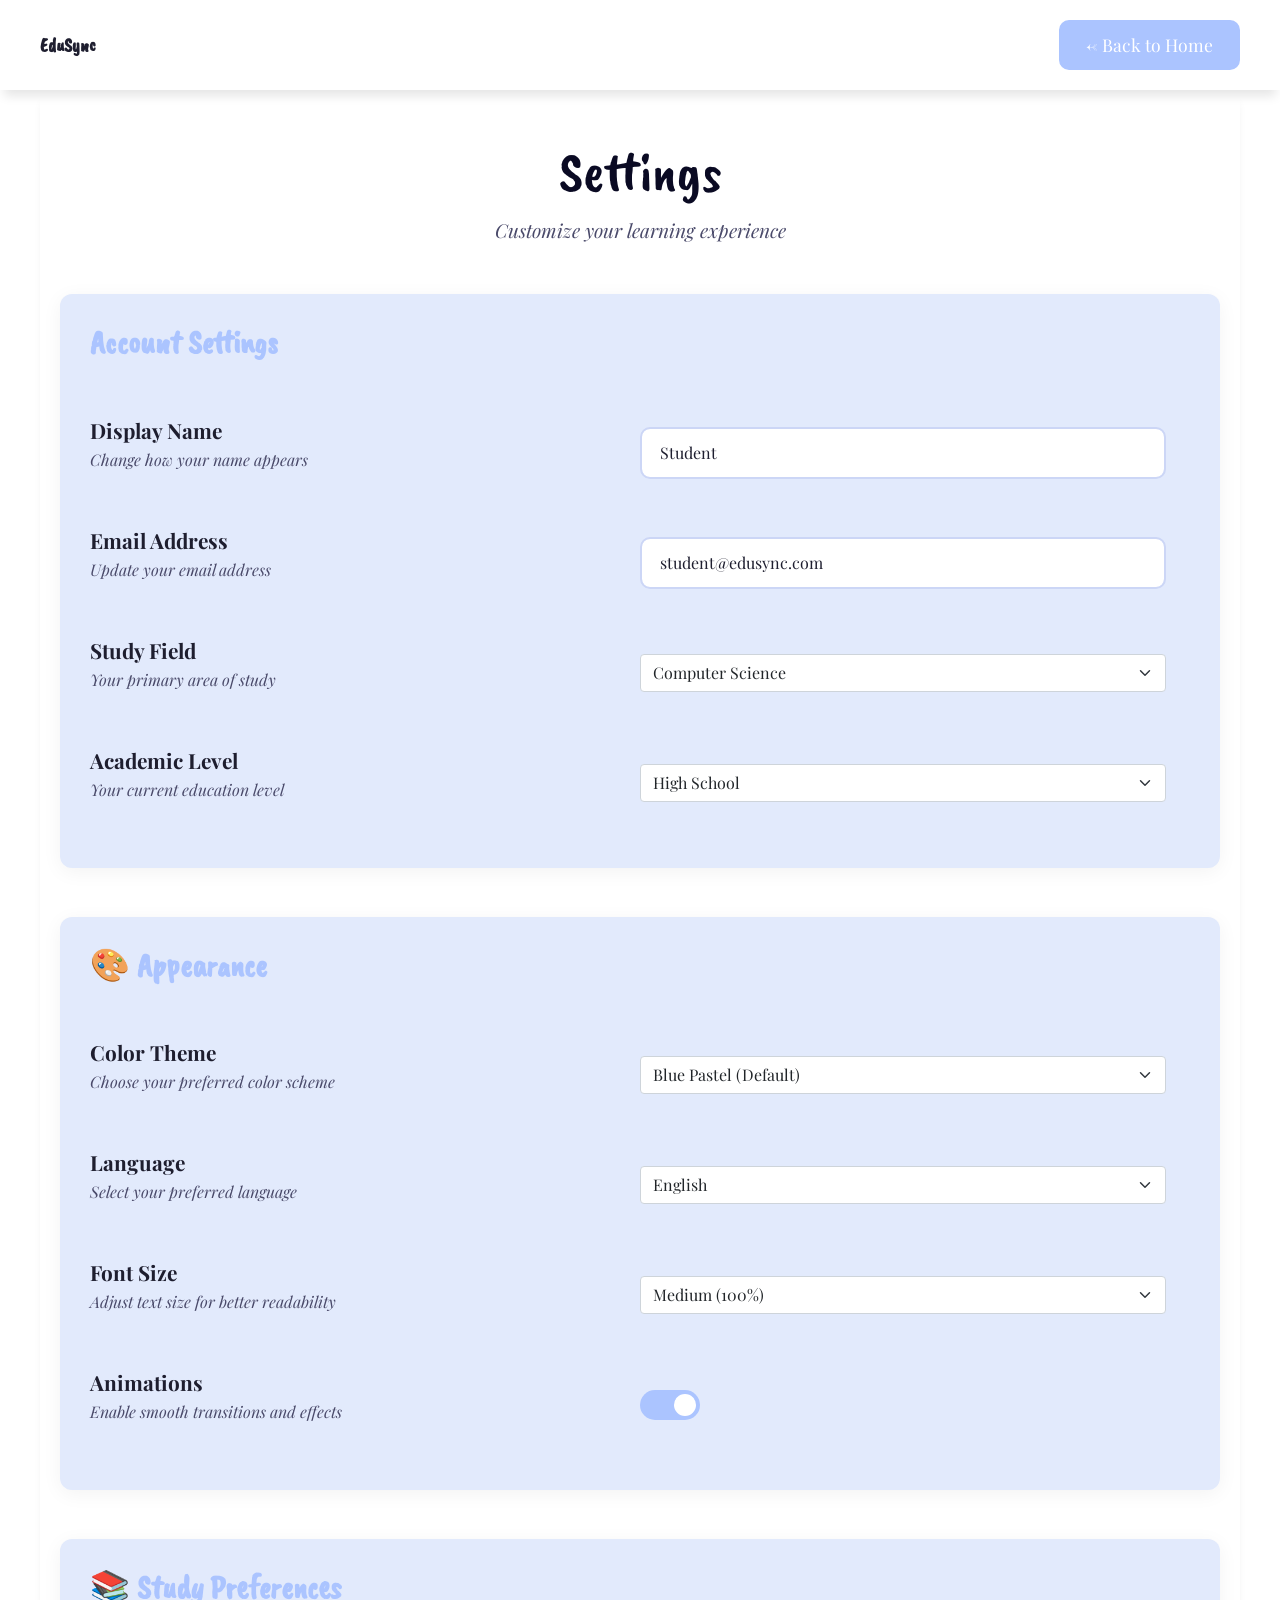
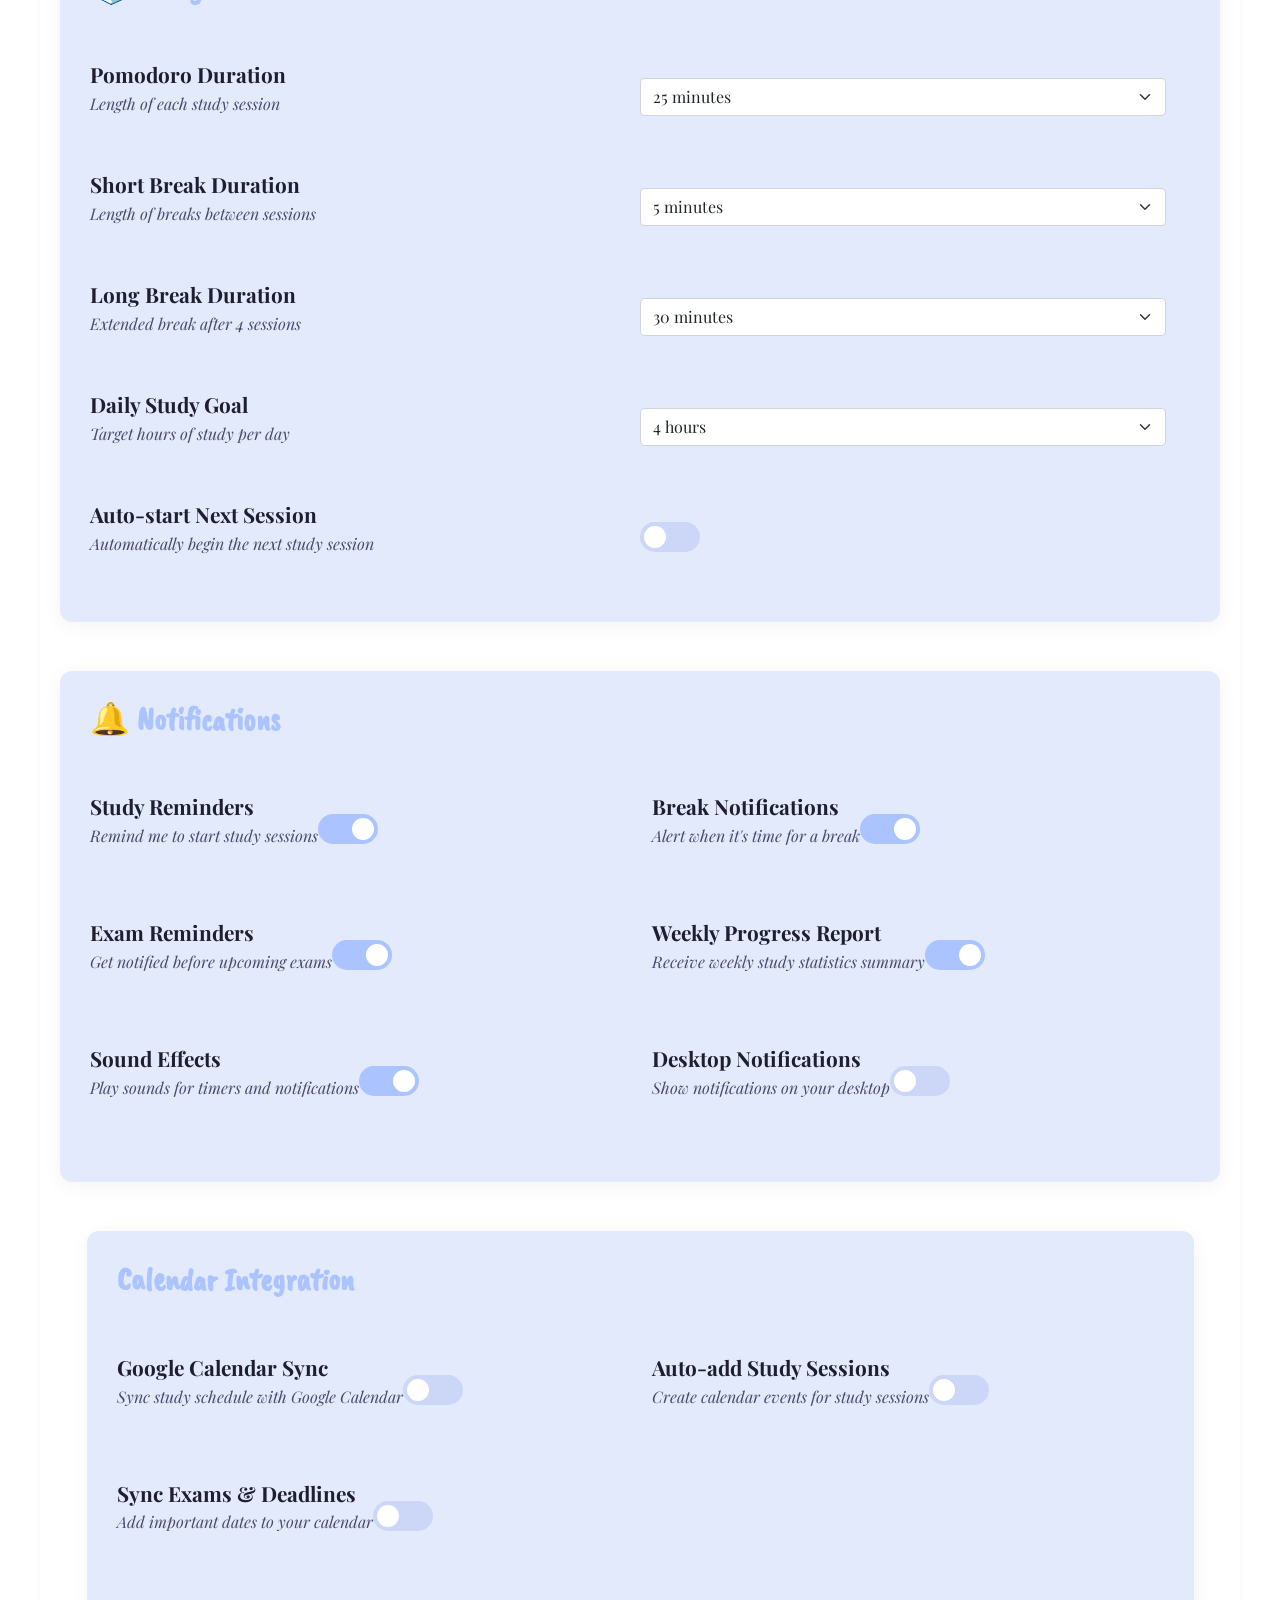
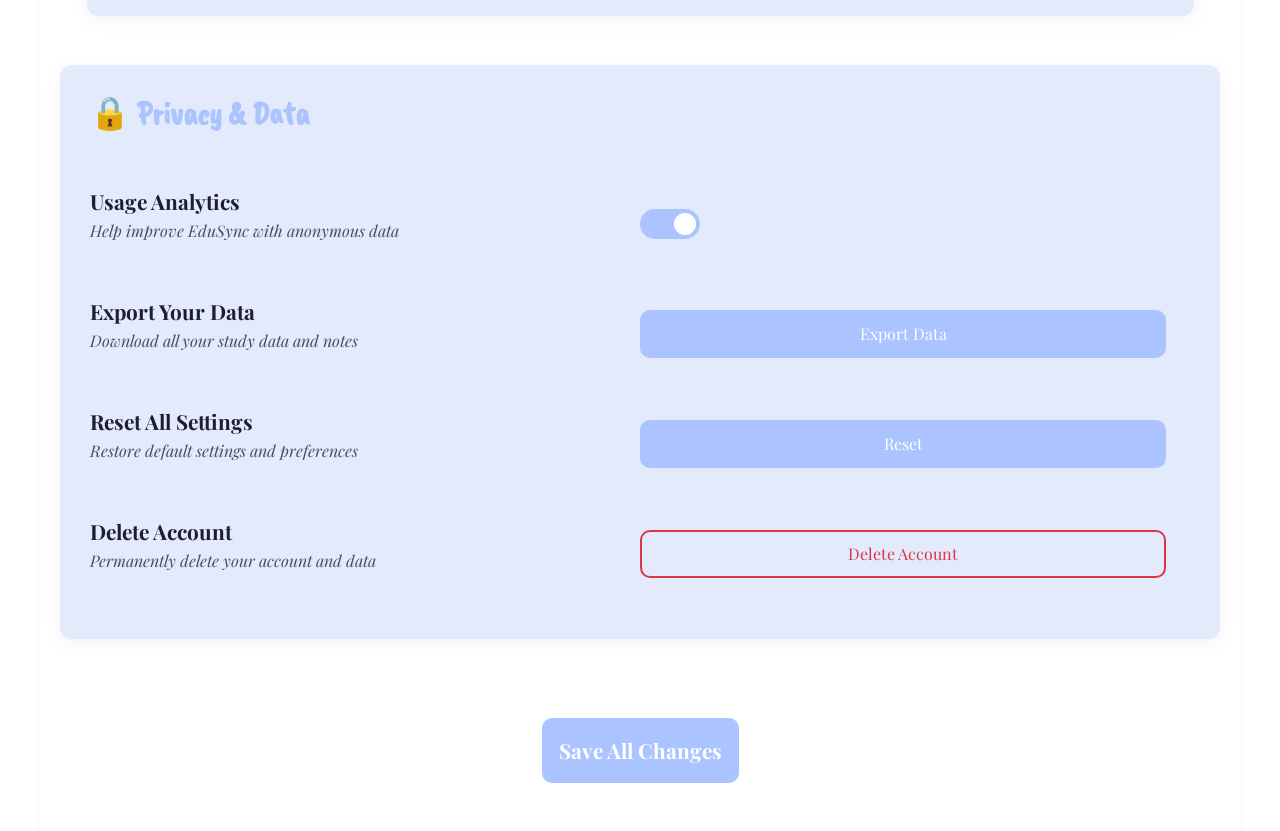
==== pages/setting.html @ 4c9be8f0 "fix some bugs and some features added" ====
<!DOCTYPE html>
<html lang="en">

<head>
    <meta charset="UTF-8">
    <meta name="viewport" content="width=device-width, initial-scale=1.0">
    <title>EduSync - setting</title>
    <link rel="stylesheet" href="../assets/bootstrap.min.css">
    <link rel="stylesheet" href="../assets/setting.css">
    <link rel="stylesheet" href="../assets/style.css">
    <link rel="stylesheet" href="../assets/theme.css">
    <link href="https://fonts.googleapis.com/css2?family=Caveat+Brush&display=swap" rel="stylesheet" />
    <link href="https://fonts.googleapis.com/css2?family=Playfair+Display:wght@400;600;700&display=swap"
        rel="stylesheet" />
    <link rel="stylesheet" href="https://cdnjs.cloudflare.com/ajax/libs/font-awesome/6.5.0/css/all.min.css" />
    <link rel="shortcut icon" href="./imgs/education.png" type="image/x-icon">
</head>
<!DOCTYPE html>
<html lang="en">
<head>
    <meta charset="UTF-8">
    <meta name="viewport" content="width=device-width, initial-scale=1.0">
    <title>EduSync - setting</title>
    <link rel="stylesheet" href="../assets/bootstrap.min.css">
    <link rel="stylesheet" href="../assets/setting.css">
    <link rel="stylesheet" href="../assets/style.css">
    <link rel="stylesheet" href="../assets/theme.css">
    <link href="https://fonts.googleapis.com/css2?family=Caveat+Brush&display=swap" rel="stylesheet" />
    <link href="https://fonts.googleapis.com/css2?family=Playfair+Display:wght@400;600;700&display=swap" rel="stylesheet" />
    <link rel="stylesheet" href="https://cdnjs.cloudflare.com/ajax/libs/font-awesome/6.5.0/css/all.min.css" />
    <link rel="shortcut icon" href="./imgs/education.png" type="image/x-icon">

</head>
<body>
    <!-- Navbar -->
    <nav class="navbar">
            <span class="navbar-brand title2 mb-0 logo">EduSync</span>
        <a href="../pages/home.html" class="back-btn">← Back to Home</a>
    </nav>

    <!-- Success Message -->
    <div class="success-message" id="successMessage">
        ✓ Settings saved successfully!
    </div>

    <div class="container py-4 py-md-5 flex-column ">
        <div class="row">
            <div class="col-12">
                <h1 class="page-title">Settings</h1>
                <p class="page-subtitle">Customize your learning experience</p>
            </div>
        </div>

        <!-- Account Settings -->
        <div class="row mb-4">
            <div class="col-12">
                <div class="settings-section">
                    <h2 class="section-title"> Account Settings</h2>
                    
                    <div class="row">
                        <div class="col-12">
                            <div class="setting-item">
                                <div class="row w-100 align-items-center">
                                    <div class="col-md-6 col-12 mb-3 mb-md-0">
                                        <div class="setting-info">
                                            <h3>Display Name</h3>
                                            <p>Change how your name appears</p>
                                        </div>
                                    </div>
                                    <div class="col-md-6 col-12">
                                        <input type="text" class="form-control" id="displayName" placeholder="Enter your name" value="Student">
                                    </div>
                                </div>
                            </div>
                        </div>

                        <div class="col-12">
                            <div class="setting-item">
                                <div class="row w-100 align-items-center">
                                    <div class="col-md-6 col-12 mb-3 mb-md-0">
                                        <div class="setting-info">
                                            <h3>Email Address</h3>
                                            <p>Update your email address</p>
                                        </div>
                                    </div>
                                    <div class="col-md-6 col-12">
                                        <input type="email" class="form-control" id="email" placeholder="your@email.com" value="student@edusync.com">
                                    </div>
                                </div>
                            </div>
                        </div>

                        <div class="col-12">
                            <div class="setting-item">
                                <div class="row w-100 align-items-center">
                                    <div class="col-md-6 col-12 mb-3 mb-md-0">
                                        <div class="setting-info">
                                            <h3>Study Field</h3>
                                            <p>Your primary area of study</p>
                                        </div>
                                    </div>
                                    <div class="col-md-6 col-12">
                                        <select class="form-select" id="studyField">
                                            <option value="computer-science">Computer Science</option>
                                            <option value="engineering">Engineering</option>
                                            <option value="medicine">Medicine</option>
                                            <option value="business">Business & Economics</option>
                                            <option value="arts">Arts & Humanities</option>
                                            <option value="sciences">Natural Sciences</option>
                                            <option value="mathematics">Mathematics</option>
                                            <option value="languages">Languages</option>
                                            <option value="law">Law</option>
                                            <option value="psychology">Psychology</option>
                                            <option value="education">Education</option>
                                            <option value="other">Other</option>
                                        </select>
                                    </div>
                                </div>
                            </div>
                        </div>

                        <div class="col-12">
                            <div class="setting-item">
                                <div class="row w-100 align-items-center">
                                    <div class="col-md-6 col-12 mb-3 mb-md-0">
                                        <div class="setting-info">
                                            <h3>Academic Level</h3>
                                            <p>Your current education level</p>
                                        </div>
                                    </div>
                                    <div class="col-md-6 col-12">
                                        <select class="form-select" id="academicLevel">
                                            <option value="high-school">High School</option>
                                            <option value="undergraduate">Undergraduate</option>
                                            <option value="graduate">Graduate (Master's)</option>
                                            <option value="phd">PhD / Doctorate</option>
                                            <option value="professional">Professional Development</option>
                                        </select>
                                    </div>
                                </div>
                            </div>
                        </div>
                    </div>
                </div>
            </div>
        </div>

        <!-- Appearance Settings -->
        <div class="row mb-4">
            <div class="col-12">
                <div class="settings-section">
                    <h2 class="section-title">🎨 Appearance</h2>
                    
                    <div class="row">
                        <div class="col-12">
                            <div class="setting-item">
                                <div class="row w-100 align-items-center">
                                    <div class="col-md-6 col-12 mb-3 mb-md-0">
                                        <div class="setting-info">
                                            <h3>Color Theme</h3>
                                            <p>Choose your preferred color scheme</p>
                                        </div>
                                    </div>
                                    <div class="col-md-6 col-12">
                                        <select class="form-select" id="theme">
                                            <option value="blue">Blue Pastel (Default)</option>
                                            <option value="purple">Purple Dream</option>
                                            <option value="green">Fresh Green</option>
                                            <option value="pink">Soft Pink</option>
                                            <option value="sunset">Sunset Orange</option>
                                            <option value="ocean">Deep Ocean</option>
                                        </select>
                                    </div>
                                </div>
                            </div>
                        </div>

                        <div class="col-12">
                            <div class="setting-item">
                                <div class="row w-100 align-items-center">
                                    <div class="col-md-6 col-12 mb-3 mb-md-0">
                                        <div class="setting-info">
                                            <h3>Language</h3>
                                            <p>Select your preferred language</p>
                                        </div>
                                    </div>
                                    <div class="col-md-6 col-12">
                                        <select class="form-select" id="language">
                                            <option value="en">English</option>
                                            <option value="ar">العربية (Arabic)</option>
                                            <option value="fr">Français</option>
                                        </select>
                                    </div>
                                </div>
                            </div>
                        </div>

                        <div class="col-12">
                            <div class="setting-item">
                                <div class="row w-100 align-items-center">
                                    <div class="col-md-6 col-12 mb-3 mb-md-0">
                                        <div class="setting-info">
                                            <h3>Font Size</h3>
                                            <p>Adjust text size for better readability</p>
                                        </div>
                                    </div>
                                    <div class="col-md-6 col-12">
                                        <select class="form-select" id="fontSize">
                                            <option value="small">Small (90%)</option>
                                            <option value="medium" selected>Medium (100%)</option>
                                            <option value="large">Large (110%)</option>
                                            <option value="extra-large">Extra Large (120%)</option>
                                        </select>
                                    </div>
                                </div>
                            </div>
                        </div>

                        <div class="col-12">
                            <div class="setting-item">
                                <div class="row w-100 align-items-center">
                                    <div class="col-md-6 col-12 mb-3 mb-md-0">
                                        <div class="setting-info">
                                            <h3>Animations</h3>
                                            <p>Enable smooth transitions and effects</p>
                                        </div>
                                    </div>
                                    <div class="col-md-6 col-12">
                                        <label class="toggle-switch">
                                            <input type="checkbox" id="animations" checked>
                                            <span class="slider"></span>
                                        </label>
                                    </div>
                                </div>
                            </div>
                        </div>
                    </div>
                </div>
            </div>
        </div>

        <!-- Study Preferences -->
        <div class="row mb-4">
            <div class="col-12">
                <div class="settings-section">
                    <h2 class="section-title">📚 Study Preferences</h2>
                    
                    <div class="row">
                        <div class="col-12">
                            <div class="setting-item">
                                <div class="row w-100 align-items-center">
                                    <div class="col-md-6 col-12 mb-3 mb-md-0">
                                        <div class="setting-info">
                                            <h3>Pomodoro Duration</h3>
                                            <p>Length of each study session</p>
                                        </div>
                                    </div>
                                    <div class="col-md-6 col-12">
                                        <select class="form-select" id="pomodoroDuration">
                                            <option value="15">15 minutes</option>
                                            <option value="25" selected>25 minutes</option>
                                            <option value="30">30 minutes</option>
                                            <option value="45">45 minutes</option>
                                            <option value="60">60 minutes</option>
                                            <option value="90">90 minutes</option>
                                        </select>
                                    </div>
                                </div>
                            </div>
                        </div>

                        <div class="col-12">
                            <div class="setting-item">
                                <div class="row w-100 align-items-center">
                                    <div class="col-md-6 col-12 mb-3 mb-md-0">
                                        <div class="setting-info">
                                            <h3>Short Break Duration</h3>
                                            <p>Length of breaks between sessions</p>
                                        </div>
                                    </div>
                                    <div class="col-md-6 col-12">
                                        <select class="form-select" id="breakDuration">
                                            <option value="5" selected>5 minutes</option>
                                            <option value="10">10 minutes</option>
                                            <option value="15">15 minutes</option>
                                            <option value="20">20 minutes</option>
                                        </select>
                                    </div>
                                </div>
                            </div>
                        </div>

                        <div class="col-12">
                            <div class="setting-item">
                                <div class="row w-100 align-items-center">
                                    <div class="col-md-6 col-12 mb-3 mb-md-0">
                                        <div class="setting-info">
                                            <h3>Long Break Duration</h3>
                                            <p>Extended break after 4 sessions</p>
                                        </div>
                                    </div>
                                    <div class="col-md-6 col-12">
                                        <select class="form-select" id="longBreakDuration">
                                            <option value="15">15 minutes</option>
                                            <option value="20">20 minutes</option>
                                            <option value="30" selected>30 minutes</option>
                                            <option value="45">45 minutes</option>
                                        </select>
                                    </div>
                                </div>
                            </div>
                        </div>

                        <div class="col-12">
                            <div class="setting-item">
                                <div class="row w-100 align-items-center">
                                    <div class="col-md-6 col-12 mb-3 mb-md-0">
                                        <div class="setting-info">
                                            <h3>Daily Study Goal</h3>
                                            <p>Target hours of study per day</p>
                                        </div>
                                    </div>
                                    <div class="col-md-6 col-12">
                                        <select class="form-select" id="studyGoal">
                                            <option value="1">1 hour</option>
                                            <option value="2">2 hours</option>
                                            <option value="3">3 hours</option>
                                            <option value="4" selected>4 hours</option>
                                            <option value="5">5 hours</option>
                                            <option value="6">6 hours</option>
                                            <option value="8">8 hours</option>
                                            <option value="10">10 hours</option>
                                        </select>
                                    </div>
                                </div>
                            </div>
                        </div>

                        <div class="col-12">
                            <div class="setting-item">
                                <div class="row w-100 align-items-center">
                                    <div class="col-md-6 col-12 mb-3 mb-md-0">
                                        <div class="setting-info">
                                            <h3>Auto-start Next Session</h3>
                                            <p>Automatically begin the next study session</p>
                                        </div>
                                    </div>
                                    <div class="col-md-6 col-12">
                                        <label class="toggle-switch">
                                            <input type="checkbox" id="autoStart">
                                            <span class="slider"></span>
                                        </label>
                                    </div>
                                </div>
                            </div>
                        </div>
                    </div>
                </div>
            </div>
        </div>

        <!-- Notifications -->
        <div class="row mb-4">
            <div class="col-12">
                <div class="settings-section">
                    <h2 class="section-title">🔔 Notifications</h2>
                    
                    <div class="row">
                        <div class="col-md-6 col-12 mb-3">
                            <div class="setting-item">
                                <div class="d-flex justify-content-between align-items-center flex-wrap">
                                    <div class="setting-info mb-2 mb-md-0">
                                        <h3>Study Reminders</h3>
                                        <p>Remind me to start study sessions</p>
                                    </div>
                                    <label class="toggle-switch">
                                        <input type="checkbox" id="studyReminders" checked>
                                        <span class="slider"></span>
                                    </label>
                                </div>
                            </div>
                        </div>

                        <div class="col-md-6 col-12 mb-3">
                            <div class="setting-item">
                                <div class="d-flex justify-content-between align-items-center flex-wrap">
                                    <div class="setting-info mb-2 mb-md-0">
                                        <h3>Break Notifications</h3>
                                        <p>Alert when it's time for a break</p>
                                    </div>
                                    <label class="toggle-switch">
                                        <input type="checkbox" id="breakNotifications" checked>
                                        <span class="slider"></span>
                                    </label>
                                </div>
                            </div>
                        </div>

                        <div class="col-md-6 col-12 mb-3">
                            <div class="setting-item">
                                <div class="d-flex justify-content-between align-items-center flex-wrap">
                                    <div class="setting-info mb-2 mb-md-0">
                                        <h3>Exam Reminders</h3>
                                        <p>Get notified before upcoming exams</p>
                                    </div>
                                    <label class="toggle-switch">
                                        <input type="checkbox" id="examReminders" checked>
                                        <span class="slider"></span>
                                    </label>
                                </div>
                            </div>
                        </div>

                        <div class="col-md-6 col-12 mb-3">
                            <div class="setting-item">
                                <div class="d-flex justify-content-between align-items-center flex-wrap">
                                    <div class="setting-info mb-2 mb-md-0">
                                        <h3>Weekly Progress Report</h3>
                                        <p>Receive weekly study statistics summary</p>
                                    </div>
                                    <label class="toggle-switch">
                                        <input type="checkbox" id="weeklyReport" checked>
                                        <span class="slider"></span>
                                    </label>
                                </div>
                            </div>
                        </div>

                        <div class="col-md-6 col-12 mb-3">
                            <div class="setting-item">
                                <div class="d-flex justify-content-between align-items-center flex-wrap">
                                    <div class="setting-info mb-2 mb-md-0">
                                        <h3>Sound Effects</h3>
                                        <p>Play sounds for timers and notifications</p>
                                    </div>
                                    <label class="toggle-switch">
                                        <input type="checkbox" id="soundEffects" checked>
                                        <span class="slider"></span>
                                    </label>
                                </div>
                            </div>
                        </div>

                        <div class="col-md-6 col-12 mb-3">
                            <div class="setting-item">
                                <div class="d-flex justify-content-between align-items-center flex-wrap">
                                    <div class="setting-info mb-2 mb-md-0">
                                        <h3>Desktop Notifications</h3>
                                        <p>Show notifications on your desktop</p>
                                    </div>
                                    <label class="toggle-switch">
                                        <input type="checkbox" id="desktopNotifications">
                                        <span class="slider"></span>
                                    </label>
                                </div>
                            </div>
                        </div>
                    </div>
                </div>
            </div>
        </div>

        <!-- Calendar Integration -->
        <div class="row mb-4">
            <div class="col-12">
                <div class="settings-section">
                    <h2 class="section-title"> Calendar Integration</h2>
                    
                    <div class="row">
                        <div class="col-md-6 col-12 mb-3">
                            <div class="setting-item">
                                <div class="d-flex justify-content-between align-items-center flex-wrap">
                                    <div class="setting-info mb-2 mb-md-0">
                                        <h3>Google Calendar Sync</h3>
                                        <p>Sync study schedule with Google Calendar</p>
                                    </div>
                                    <label class="toggle-switch">
                                        <input type="checkbox" id="googleCalendar">
                                        <span class="slider"></span>
                                    </label>
                                </div>
                            </div>
                        </div>

                        <div class="col-md-6 col-12 mb-3">
                            <div class="setting-item">
                                <div class="d-flex justify-content-between align-items-center flex-wrap">
                                    <div class="setting-info mb-2 mb-md-0">
                                        <h3>Auto-add Study Sessions</h3>
                                        <p>Create calendar events for study sessions</p>
                                    </div>
                                    <label class="toggle-switch">
                                        <input type="checkbox" id="autoAddSessions">
                                        <span class="slider"></span>
                                    </label>
                                </div>
                            </div>
                        </div>

                        <div class="col-md-6 col-12 mb-3">
                            <div class="setting-item">
                                <div class="d-flex justify-content-between align-items-center flex-wrap">
                                    <div class="setting-info mb-2 mb-md-0">
                                        <h3>Sync Exams & Deadlines</h3>
                                        <p>Add important dates to your calendar</p>
                                    </div>
                                    <label class="toggle-switch">
                                        <input type="checkbox" id="syncExams">
                                        <span class="slider"></span>
                                    </label>
                                </div>
                            </div>
                        </div>
                    </div>
                </div>
            </div>
        </div>

        <!-- Privacy & Data -->
        <div class="row mb-4">
            <div class="col-12">
                <div class="settings-section">
                    <h2 class="section-title">🔒 Privacy & Data</h2>
                    
                    <div class="row">
                        <div class="col-12">
                            <div class="setting-item">
                                <div class="row w-100 align-items-center">
                                    <div class="col-md-6 col-12 mb-3 mb-md-0">
                                        <div class="setting-info">
                                            <h3>Usage Analytics</h3>
                                            <p>Help improve EduSync with anonymous data</p>
                                        </div>
                                    </div>
                                    <div class="col-md-6 col-12">
                                        <label class="toggle-switch">
                                            <input type="checkbox" id="analytics" checked>
                                            <span class="slider"></span>
                                        </label>
                                    </div>
                                </div>
                            </div>
                        </div>

                        <div class="col-12">
                            <div class="setting-item">
                                <div class="row w-100 align-items-center">
                                    <div class="col-md-6 col-12 mb-3 mb-md-0">
                                        <div class="setting-info">
                                            <h3>Export Your Data</h3>
                                            <p>Download all your study data and notes</p>
                                        </div>
                                    </div>
                                    <div class="col-md-6 col-12">
                                        <button class="action-btn w-100"> Export Data</button>
                                    </div>
                                </div>
                            </div>
                        </div>

                        <div class="col-12">
                            <div class="setting-item">
                                <div class="row w-100 align-items-center">
                                    <div class="col-md-6 col-12 mb-3 mb-md-0">
                                        <div class="setting-info">
                                            <h3>Reset All Settings</h3>
                                            <p>Restore default settings and preferences</p>
                                        </div>
                                    </div>
                                    <div class="col-md-6 col-12">
                                        <button class="action-btn w-100" onclick="resetSettings()"> Reset</button>
                                    </div>
                                </div>
                            </div>
                        </div>

                        <div class="col-12">
                            <div class="setting-item">
                                <div class="row w-100 align-items-center">
                                    <div class="col-md-6 col-12 mb-3 mb-md-0">
                                        <div class="setting-info">
                                            <h3>Delete Account</h3>
                                            <p>Permanently delete your account and data</p>
                                        </div>
                                    </div>
                                    <div class="col-md-6 col-12">
                                        <button class="action-btn danger w-100"> Delete Account</button>
                                    </div>
                                </div>
                            </div>
                        </div>
                    </div>
                </div>
            </div>
        </div>

        <!-- Save Button -->
        <div class="row">
            <div class="col-12">
                <button class="save-btn w-100" onclick="saveSettings()"> Save All Changes</button>
            </div>
        </div>
    </div>

    <script src="../js/shared.js"></script>
    <script src="../js/setting.js"></script>
    <script src="../js/bootstrap.bundle.min.js"></script>
    <script src="../js/theme.js"></script>
    <script src="../js/main.js"></script>

</body>
</html>
---- assets/setting.css ----
:root {
            --color-bg-light: #ffffff;
            --color-bg-alt: #e2eafc;
            --color-accent-light: #d7e3fc;
            --color-accent: #ccdbfd;
            --color-accent-dark: #c1d3fe;
            --color-primary: #b6ccfe;
            --color-primary-dark: #abc4ff;
            --color-border: #ccd6f6;
            --color-shadow: rgba(0,0,0,0.8);
            --color-text-main: #1e1e2f;
            --color-text-light: #4a4a6a;
            --color-heading: #0a0a23;
            --font-heading: 'Caveat Brush', cursive;
            --font-body: 'Playfair Display', serif;
        }

        * {
            margin: 0;
            padding: 0;
            box-sizing: border-box;
        }

        body {
            font-family: var(--font-body);
            background-color: var(--color-bg-light);
            color: var(--color-text-main);
            min-height: 100vh;
            padding: 0;
        }

        /* Navbar */
        .navbar {
            background-color: var(--color-bg-light);
            padding: 20px 40px;
            display: flex;
            justify-content: space-between;
            align-items: center;
            box-shadow: 0 10px 10px -4px rgba(0, 0, 0, 0.1);
            position: sticky;
            top: 0;
            z-index: 1000;
        }

        .logo {
            font-family: var(--font-heading);
            font-size: 2.6rem;
            font-weight: bold;
            color: var(--color-text-main);
            text-decoration: none;
        }

        .back-btn {
            padding: 10px 25px;
            background-color: var(--color-primary-dark);
            color: #fff;
            border: 2px solid var(--color-primary-dark);
            border-radius: 10px;
            text-decoration: none;
            font-size: 1.1rem;
            transition: all 0.3s;
            font-family: var(--font-body);
        }

        .back-btn:hover {
            background-color: var(--color-bg-light);
            color: var(--color-primary-dark);
        }

        .container {
            max-width: 1200px;
            margin: 0 auto;
            padding: 60px 20px;
        }

        .page-title {
            font-family: var(--font-heading);
            font-size: 3.5rem;
            color: var(--color-heading);
            margin-bottom: 10px;
            text-align: center;
        }

        .page-subtitle {
            text-align: center;
            color: var(--color-text-light);
            font-size: 1.2rem;
            font-style: italic;
            margin-bottom: 50px;
        }

        .settings-section {
            background-color: var(--color-bg-alt);
            border-radius: 12px;
            padding: 30px;
            margin-bottom: 25px;
            box-shadow: 0 4px 20px rgba(0,0,0,0.05);
            opacity: 0;
            transform: translateY(30px);
            animation: fadeInUp 0.6s ease-out forwards;
        }

        .settings-section:nth-child(2) { animation-delay: 0.1s; }
        .settings-section:nth-child(3) { animation-delay: 0.2s; }
        .settings-section:nth-child(4) { animation-delay: 0.3s; }
        .settings-section:nth-child(5) { animation-delay: 0.4s; }
        .settings-section:nth-child(6) { animation-delay: 0.5s; }
        .settings-section:nth-child(7) { animation-delay: 0.6s; }

        .section-title {
            font-family: var(--font-heading);
            font-size: 2rem;
            color: var(--color-primary-dark);
            margin-bottom: 25px;
            display: flex;
            align-items: center;
            gap: 10px;
        }

        .setting-item {
            display: flex;
            justify-content: space-between;
            align-items: center;
            padding: 20px 0;
            border-bottom: 1px solid var(--color-border);
        }

        .setting-item:last-child {
            border-bottom: none;
        }

        .setting-info h3 {
            font-size: 1.3rem;
            font-weight: 700;
            color: var(--color-text-main);
            margin-bottom: 5px;
        }

        .setting-info p {
            font-size: 1rem;
            color: var(--color-text-light);
            font-style: italic;
        }

        select, input[type="text"], input[type="email"] {
            padding: 12px 18px;
            background-color: #fff;
            border: 2px solid var(--color-border);
            border-radius: 10px;
            color: var(--color-text-main);
            font-size: 1rem;
            font-family: var(--font-body);
            min-width: 220px;
            cursor: pointer;
            transition: all 0.3s;
        }

        select:hover, input[type="text"]:hover, input[type="email"]:hover {
            border-color: var(--color-primary-dark);
        }

        select:focus, input[type="text"]:focus, input[type="email"]:focus {
            outline: none;
            border-color: var(--color-primary-dark);
            box-shadow: 0 0 0 3px var(--color-accent);
        }

        /* Toggle Switch */
        .toggle-switch {
            position: relative;
            width: 60px;
            height: 30px;
        }

        .toggle-switch input {
            opacity: 0;
            width: 0;
            height: 0;
        }

        .slider {
            position: absolute;
            cursor: pointer;
            top: 0;
            left: 0;
            right: 0;
            bottom: 0;
            background-color: var(--color-border);
            transition: .4s;
            border-radius: 30px;
        }

        .slider:before {
            position: absolute;
            content: "";
            height: 22px;
            width: 22px;
            left: 4px;
            bottom: 4px;
            background-color: white;
            transition: .4s;
            border-radius: 50%;
        }

        input:checked + .slider {
            background-color: var(--color-primary-dark);
        }

        input:checked + .slider:before {
            transform: translateX(30px);
        }

        .action-btn {
            padding: 10px 20px;
            background-color: var(--color-primary-dark);
            color: #fff;
            border: 2px solid var(--color-primary-dark);
            border-radius: 10px;
            font-size: 1rem;
            font-family: var(--font-body);
            cursor: pointer;
            transition: all 0.3s;
        }

        .action-btn:hover {
            background-color: var(--color-bg-light);
            color: var(--color-primary-dark);
        }

        .action-btn.danger {
            background-color: transparent;
            color: #dc3545;
            border-color: #dc3545;
        }

        .action-btn.danger:hover {
            background-color: #dc3545;
            color: white;
        }

        .save-btn {
            width: 100%;
            padding: 15px;
            background-color: var(--color-primary-dark);
            color: white;
            border: 2px solid var(--color-primary-dark);
            border-radius: 10px;
            font-size: 1.3rem;
            font-weight: bold;
            font-family: var(--font-body);
            cursor: pointer;
            transition: all 0.3s;
            margin-top: 30px;
        }

        .save-btn:hover {
            background-color: var(--color-bg-light);
            color: var(--color-primary-dark);
            transform: translateY(-2px);
            box-shadow: 0 10px 30px rgba(0, 0, 0, 0.1);
        }

        /* Success Message */
        .success-message {
            position: fixed;
            top: 100px;
            right: 20px;
            background-color: #28a745;
            color: white;
            padding: 15px 25px;
            border-radius: 10px;
            box-shadow: 0 4px 20px rgba(0,0,0,0.2);
            font-family: var(--font-body);
            display: none;
            z-index: 2000;
            animation: slideIn 0.3s ease-out;
        }

        @keyframes fadeInUp {
            from {
                opacity: 0;
                transform: translateY(30px);
            }
            to {
                opacity: 1;
                transform: translateY(0);
            }
        }

        @keyframes slideIn {
            from {
                transform: translateX(400px);
            }
            to {
                transform: translateX(0);
            }
        }

        /* Responsive */
        @media (max-width: 768px) {
            .navbar {
                padding: 15px 20px;
            }

            .logo {
                font-size: 2rem;
            }

            .page-title {
                font-size: 2.5rem;
            }

            .setting-item {
                flex-direction: column;
                align-items: flex-start;
                gap: 15px;
            }

            select, input[type="text"], input[type="email"] {
                width: 100%;
                min-width: 100%;
            }

            .settings-section {
                padding: 20px;
            }

            .section-title {
                font-size: 1.6rem;
            }
        }
        /* إضافات للـ Responsive */
        .settings-section {
            margin-bottom: 25px;
        }

        .setting-item {
            padding: 20px 0;
        }

        /* Mobile Responsive */
        @media (max-width: 768px) {
            .navbar {
                flex-direction: column;
                gap: 15px;
                padding: 15px 20px !important;
            }

            .logo {
                font-size: 2rem !important;
            }

            .page-title {
                font-size: 2.5rem !important;
            }

            .setting-item {
                flex-direction: column;
                align-items: flex-start !important;
                gap: 15px;
            }

            .setting-info {
                width: 100%;
            }

            select, input[type="text"], input[type="email"] {
                width: 100% !important;
                min-width: 100% !important;
            }

            .settings-section {
                padding: 20px !important;
            }

            .section-title {
                font-size: 1.6rem !important;
            }

            .action-btn {
                width: 100%;
            }
        }

        @media (max-width: 576px) {
            .page-title {
                font-size: 2rem !important;
            }

            .page-subtitle {
                font-size: 1rem !important;
            }

            .back-btn {
                width: 100%;
                text-align: center;
            }
        }
---- assets/style.css ----
:root {
  --color-bg-light: #ffffff;
  --color-bg-alt: #e2eafc;
  --color-accent-light: #d7e3fc;
  --color-accent: #ccdbfd;
  --color-accent-dark: #c1d3fe;
  --color-primary: #b6ccfe;
  --color-primary-dark: #abc4ff;
  --color-border: #ccd6f6;
  --color-shadow: rgba(0,0,0,0.8);
  /* text */
  --color-text-main: #1e1e2f;
  --color-text-light: #4a4a6a;
  --color-heading: #0a0a23;
  /* fonts */
  --font-heading: 'Caveat Brush', cursive !important;
  --font-body: 'Playfair Display', serif !important;
}

body{
      position: relative;
  background-color: var(--color-bg-light);
  font-family: var(--font-body);
  color: var(--color-text-main);
  margin: 0;
  padding: 0;
}

/* nav‑bar */
.navbar{
  background-color: var(--color-bg-light);
flex-grow: 1;
justify-content: space-between !important;
position: sticky !important;
  top: 0;
  z-index: 1000;
scroll-behavior: smooth;

}
.container{
  display:flex;
  flex-grow:1 ;
  justify-content: space-between;
  align-items: center;
  box-shadow: 0 10px 10px -4px rgba(0, 0, 0, 0.1);

}
.title {
  font-family: var(--font-heading);
  font-size: 2.6rem;
  font-weight: bold;
}
.title1 {
  font-family: var(--font-heading);
  font-size: 1.6rem;
  font-weight: bold;
}
.title2{
    font-family: var(--font-heading);
  font-size: 1.2rem;
  font-weight: bold;
}
.icon {
  display: flex;
  flex-direction: column;
  width: 10vw;
  align-items: center;
}

.navbar-brand.title {
  font-size: 2.6rem;
}
.navbar-nav .nav-link {
  font-size: 1.1rem;
  padding: 0 10px;
  color: var(--color-text-main);
}
.navbar-nav .nav-link:hover {
  color: var(--color-primary-dark);
}

.Hero-section {
  padding: 80px 20px;
  display: flex;
  align-items: center;
  justify-content: center;
  text-align: center;
}
.Hero-section .title1 h1 {
  font-size: 2.8rem;
  margin-bottom: 30px;
  line-height: 3.5rem;
}
.mark {
  font-size: 3rem;
  color: var(--color-primary-dark);
  font-weight: bolder;
  border-radius: 10px;
  padding:2px !important;
}
.buttons .btn {
  font-size: 1.1rem;
  padding: 10px 20px;
  border-radius: 10px;
}
a ,a:hover{
  color: inherit;
}
.button-primary  {
  background-color: var(--color-primary-dark) !important;
  color: #fff;
  border-color: var(--color-primary-dark) !important;
}
.button-primary:hover {
    background-color: var(--color-bg-light) !important;
  color: var(--color-primary-dark) !important;
  border-color: var(--color-primary-dark) !important;
}
.buttons .btn.button-outline-primary {
    color: var(--color-primary-dark) !important;
  border-color: var(--color-primary-dark) !important;
}
.buttons .btn.button-outline-primary:hover { 
  color: #fff !important;
  background-color: var(--color-primary-dark) !important;
  border-color: var(--color-primary-dark) !important;
}

.backphoto {
  width: 100%;
  display: flex;
  justify-content: center;
  margin: 40px 0;
  padding: 50px 0;
}
.photo-wrapper {
  position: relative;
  width: 50%;
  opacity: 0.9;
  overflow: visible;
}
.centered-photo {
  width: 200%;
  height: auto;
  display: block;
  margin: 0 auto;
  border-radius:   50% 50% 0 0;
  box-shadow: 0 10px 30px rgba(0, 0, 0, 0.1);
  transition: transform 0.6s ease, opacity 0.6s ease;
  animation: floatUpDown 2s ease-in-out infinite;

}

.centered-photo:hover {
  opacity: 1;
  animation: bounceUp 1.5s ease-out;
}

.features {
  padding: 0 20px;
}
.feature-card {
  background-color: var(--color-bg-alt);
  border: none;
  border-radius: 12px;
  padding: 20px;
  box-shadow: 0 4px 20px rgba(0,0,0,0.05);
  padding: 20px;
  transform: translateY(50px);
  transition: all 0.6s ease-out;
}
.feature-card.hidden{
    opacity: 0;
}
.feature-card.show {
  opacity: 1;
  transform: translateY(0);
}
.card-features:nth-child(1) { transition-delay: 0.1s;}
.card-features:nth-child(2) { transition-delay: 0.2s;}
.card-features:nth-child(3) { transition-delay: 0.3s;}
.card-features:nth-child(4) { transition-delay: 0.4s;}
.card-features:nth-child(5) { transition-delay: 0.5s;}
.card-features:nth-child(6) { transition-delay: 0.6s;}
.card-features:nth-child(7) { transition-delay: 0.7s;}
h2 {
  font-size: 2rem;
  font-weight: bold;
  padding-bottom: 10px;
}
h3 {
  font-size: 1.5rem;
  font-weight: 700;
}
h5 {
  font-size: 1.3rem;
  font-style: italic;
  color: var(--color-text-light);
  padding: 5px 10px;
}

@media (max-width: 768px) {
  .Hero-section .title1 h1 {
    font-size: 2rem;
  }
  .mark {
    font-size: 2.2rem;
  }
  .photo‑wrapper {
    width: 100%;
  }
}


@keyframes floatUpDown {
  0%   { transform: translateY(0);}
  50%  { transform: translateY(-20px);}
  100% { transform: translateY(0);}
}
@keyframes bounceUp{
  0% { transform: translateY(0);}
  50% {transform: translateY(-20px); }
  100% { transform: translateY(0); }
}
---- assets/theme.css ----
.theme-toggle-btn {
    padding: 6px 12px;
    border: none;
    border-radius: 8px;
    cursor: pointer;
    background-color: var(--color-primary-dark);
    color: var(--color-bg-light);
    font-size: 1.2rem;
    transition: all 0.3s ease;
    }

    .theme-toggle-btn:hover {
    opacity: 0.8;
    }


    body.dark-theme {
    --color-bg-light: #1e1e2f;
    --color-bg-alt: #2a2a3f;
    --color-bg-fo:#2a2a3c;
    --color-accent-light: #3a3f5a;
    --color-accent: #4a4a6a;
    --color-accent-dark: #555c7a;
    --color-primary: #b6ccfe;
    --color-primary-dark: #abc4ff;
    --color-border: #555c7a;
    --color-shadow: rgba(0,0,0,0.5);
    --color-text-main: #ffffff;
    --color-text-light: #cccccc;
    --color-heading: #ffffff;
    font-family: inherit;
    }
    body.dark-theme{
        background-image: linear-gradient(var(--color-bg-light)) !important;
    }
    body.dark-theme .bg-fo{
        background-color: var(--color-bg-fo) !important;
    }
    body.dark-theme .form-control{
        background-color: var(--color-text-light);
    }
    body.dark-theme .button-primary:hover {
    background-color: var(--color-bg-alt) !important;
    color: var(--color-text-main) !important;
    border-color: var(--color-primary-dark) !important;
    }

    body.dark-theme .button-outline-primary:hover  {
    color: #ffffff !important;
    background-color: var(--color-primary-dark) !important;
    border-color: var(--color-primary-dark) !important;
    }

    body.dark-theme .feature-card {
    background-color: var(--color-bg-alt);
    border-color: var(--color-border);
    color: var(--color-text-main);
    box-shadow: 0 4px 20px rgba(0,0,0,0.4);
    }

    body.dark-theme .feature-card h3,
    body.dark-theme .feature-card h5 {
    color: var(--color-text-main);
    }

    body.dark-theme .Hero-section {
    background-color: var(--color-bg-light);
    color: var(--color-text-main);
    }

    body.dark-theme .Hero-section .mark {
    color: var(--color-primary);
    background-color: transparent;
    }

    body.dark-theme .navbar,
    body.dark-theme .navbar-nav .nav-link {
    background-color: var(--color-bg-light);
    color: var(--color-text-main);
    }

    body.dark-theme .navbar-nav .nav-link:hover {
    color: var(--color-primary-dark);
    }

    body.dark-theme .centered-photo {
    box-shadow: 0 10px 30px rgba(0, 0, 0, 0.5);
    }

    body.dark-theme h2, 
    body.dark-theme h3, 
    body.dark-theme h5 {
    color: var(--color-text-main);
    }
---- assets/setting.css ----
:root {
            --color-bg-light: #ffffff;
            --color-bg-alt: #e2eafc;
            --color-accent-light: #d7e3fc;
            --color-accent: #ccdbfd;
            --color-accent-dark: #c1d3fe;
            --color-primary: #b6ccfe;
            --color-primary-dark: #abc4ff;
            --color-border: #ccd6f6;
            --color-shadow: rgba(0,0,0,0.8);
            --color-text-main: #1e1e2f;
            --color-text-light: #4a4a6a;
            --color-heading: #0a0a23;
            --font-heading: 'Caveat Brush', cursive;
            --font-body: 'Playfair Display', serif;
        }

        * {
            margin: 0;
            padding: 0;
            box-sizing: border-box;
        }

        body {
            font-family: var(--font-body);
            background-color: var(--color-bg-light);
            color: var(--color-text-main);
            min-height: 100vh;
            padding: 0;
        }

        /* Navbar */
        .navbar {
            background-color: var(--color-bg-light);
            padding: 20px 40px;
            display: flex;
            justify-content: space-between;
            align-items: center;
            box-shadow: 0 10px 10px -4px rgba(0, 0, 0, 0.1);
            position: sticky;
            top: 0;
            z-index: 1000;
        }

        .logo {
            font-family: var(--font-heading);
            font-size: 2.6rem;
            font-weight: bold;
            color: var(--color-text-main);
            text-decoration: none;
        }

        .back-btn {
            padding: 10px 25px;
            background-color: var(--color-primary-dark);
            color: #fff;
            border: 2px solid var(--color-primary-dark);
            border-radius: 10px;
            text-decoration: none;
            font-size: 1.1rem;
            transition: all 0.3s;
            font-family: var(--font-body);
        }

        .back-btn:hover {
            background-color: var(--color-bg-light);
            color: var(--color-primary-dark);
        }

        .container {
            max-width: 1200px;
            margin: 0 auto;
            padding: 60px 20px;
        }

        .page-title {
            font-family: var(--font-heading);
            font-size: 3.5rem;
            color: var(--color-heading);
            margin-bottom: 10px;
            text-align: center;
        }

        .page-subtitle {
            text-align: center;
            color: var(--color-text-light);
            font-size: 1.2rem;
            font-style: italic;
            margin-bottom: 50px;
        }

        .settings-section {
            background-color: var(--color-bg-alt);
            border-radius: 12px;
            padding: 30px;
            margin-bottom: 25px;
            box-shadow: 0 4px 20px rgba(0,0,0,0.05);
            opacity: 0;
            transform: translateY(30px);
            animation: fadeInUp 0.6s ease-out forwards;
        }

        .settings-section:nth-child(2) { animation-delay: 0.1s; }
        .settings-section:nth-child(3) { animation-delay: 0.2s; }
        .settings-section:nth-child(4) { animation-delay: 0.3s; }
        .settings-section:nth-child(5) { animation-delay: 0.4s; }
        .settings-section:nth-child(6) { animation-delay: 0.5s; }
        .settings-section:nth-child(7) { animation-delay: 0.6s; }

        .section-title {
            font-family: var(--font-heading);
            font-size: 2rem;
            color: var(--color-primary-dark);
            margin-bottom: 25px;
            display: flex;
            align-items: center;
            gap: 10px;
        }

        .setting-item {
            display: flex;
            justify-content: space-between;
            align-items: center;
            padding: 20px 0;
            border-bottom: 1px solid var(--color-border);
        }

        .setting-item:last-child {
            border-bottom: none;
        }

        .setting-info h3 {
            font-size: 1.3rem;
            font-weight: 700;
            color: var(--color-text-main);
            margin-bottom: 5px;
        }

        .setting-info p {
            font-size: 1rem;
            color: var(--color-text-light);
            font-style: italic;
        }

        select, input[type="text"], input[type="email"] {
            padding: 12px 18px;
            background-color: #fff;
            border: 2px solid var(--color-border);
            border-radius: 10px;
            color: var(--color-text-main);
            font-size: 1rem;
            font-family: var(--font-body);
            min-width: 220px;
            cursor: pointer;
            transition: all 0.3s;
        }

        select:hover, input[type="text"]:hover, input[type="email"]:hover {
            border-color: var(--color-primary-dark);
        }

        select:focus, input[type="text"]:focus, input[type="email"]:focus {
            outline: none;
            border-color: var(--color-primary-dark);
            box-shadow: 0 0 0 3px var(--color-accent);
        }

        /* Toggle Switch */
        .toggle-switch {
            position: relative;
            width: 60px;
            height: 30px;
        }

        .toggle-switch input {
            opacity: 0;
            width: 0;
            height: 0;
        }

        .slider {
            position: absolute;
            cursor: pointer;
            top: 0;
            left: 0;
            right: 0;
            bottom: 0;
            background-color: var(--color-border);
            transition: .4s;
            border-radius: 30px;
        }

        .slider:before {
            position: absolute;
            content: "";
            height: 22px;
            width: 22px;
            left: 4px;
            bottom: 4px;
            background-color: white;
            transition: .4s;
            border-radius: 50%;
        }

        input:checked + .slider {
            background-color: var(--color-primary-dark);
        }

        input:checked + .slider:before {
            transform: translateX(30px);
        }

        .action-btn {
            padding: 10px 20px;
            background-color: var(--color-primary-dark);
            color: #fff;
            border: 2px solid var(--color-primary-dark);
            border-radius: 10px;
            font-size: 1rem;
            font-family: var(--font-body);
            cursor: pointer;
            transition: all 0.3s;
        }

        .action-btn:hover {
            background-color: var(--color-bg-light);
            color: var(--color-primary-dark);
        }

        .action-btn.danger {
            background-color: transparent;
            color: #dc3545;
            border-color: #dc3545;
        }

        .action-btn.danger:hover {
            background-color: #dc3545;
            color: white;
        }

        .save-btn {
            width: 100%;
            padding: 15px;
            background-color: var(--color-primary-dark);
            color: white;
            border: 2px solid var(--color-primary-dark);
            border-radius: 10px;
            font-size: 1.3rem;
            font-weight: bold;
            font-family: var(--font-body);
            cursor: pointer;
            transition: all 0.3s;
            margin-top: 30px;
        }

        .save-btn:hover {
            background-color: var(--color-bg-light);
            color: var(--color-primary-dark);
            transform: translateY(-2px);
            box-shadow: 0 10px 30px rgba(0, 0, 0, 0.1);
        }

        /* Success Message */
        .success-message {
            position: fixed;
            top: 100px;
            right: 20px;
            background-color: #28a745;
            color: white;
            padding: 15px 25px;
            border-radius: 10px;
            box-shadow: 0 4px 20px rgba(0,0,0,0.2);
            font-family: var(--font-body);
            display: none;
            z-index: 2000;
            animation: slideIn 0.3s ease-out;
        }

        @keyframes fadeInUp {
            from {
                opacity: 0;
                transform: translateY(30px);
            }
            to {
                opacity: 1;
                transform: translateY(0);
            }
        }

        @keyframes slideIn {
            from {
                transform: translateX(400px);
            }
            to {
                transform: translateX(0);
            }
        }

        /* Responsive */
        @media (max-width: 768px) {
            .navbar {
                padding: 15px 20px;
            }

            .logo {
                font-size: 2rem;
            }

            .page-title {
                font-size: 2.5rem;
            }

            .setting-item {
                flex-direction: column;
                align-items: flex-start;
                gap: 15px;
            }

            select, input[type="text"], input[type="email"] {
                width: 100%;
                min-width: 100%;
            }

            .settings-section {
                padding: 20px;
            }

            .section-title {
                font-size: 1.6rem;
            }
        }
        /* إضافات للـ Responsive */
        .settings-section {
            margin-bottom: 25px;
        }

        .setting-item {
            padding: 20px 0;
        }

        /* Mobile Responsive */
        @media (max-width: 768px) {
            .navbar {
                flex-direction: column;
                gap: 15px;
                padding: 15px 20px !important;
            }

            .logo {
                font-size: 2rem !important;
            }

            .page-title {
                font-size: 2.5rem !important;
            }

            .setting-item {
                flex-direction: column;
                align-items: flex-start !important;
                gap: 15px;
            }

            .setting-info {
                width: 100%;
            }

            select, input[type="text"], input[type="email"] {
                width: 100% !important;
                min-width: 100% !important;
            }

            .settings-section {
                padding: 20px !important;
            }

            .section-title {
                font-size: 1.6rem !important;
            }

            .action-btn {
                width: 100%;
            }
        }

        @media (max-width: 576px) {
            .page-title {
                font-size: 2rem !important;
            }

            .page-subtitle {
                font-size: 1rem !important;
            }

            .back-btn {
                width: 100%;
                text-align: center;
            }
        }
---- assets/style.css ----
:root {
  --color-bg-light: #ffffff;
  --color-bg-alt: #e2eafc;
  --color-accent-light: #d7e3fc;
  --color-accent: #ccdbfd;
  --color-accent-dark: #c1d3fe;
  --color-primary: #b6ccfe;
  --color-primary-dark: #abc4ff;
  --color-border: #ccd6f6;
  --color-shadow: rgba(0,0,0,0.8);
  /* text */
  --color-text-main: #1e1e2f;
  --color-text-light: #4a4a6a;
  --color-heading: #0a0a23;
  /* fonts */
  --font-heading: 'Caveat Brush', cursive !important;
  --font-body: 'Playfair Display', serif !important;
}

body{
      position: relative;
  background-color: var(--color-bg-light);
  font-family: var(--font-body);
  color: var(--color-text-main);
  margin: 0;
  padding: 0;
}

/* nav‑bar */
.navbar{
  background-color: var(--color-bg-light);
flex-grow: 1;
justify-content: space-between !important;
position: sticky !important;
  top: 0;
  z-index: 1000;
scroll-behavior: smooth;

}
.container{
  display:flex;
  flex-grow:1 ;
  justify-content: space-between;
  align-items: center;
  box-shadow: 0 10px 10px -4px rgba(0, 0, 0, 0.1);

}
.title {
  font-family: var(--font-heading);
  font-size: 2.6rem;
  font-weight: bold;
}
.title1 {
  font-family: var(--font-heading);
  font-size: 1.6rem;
  font-weight: bold;
}
.title2{
    font-family: var(--font-heading);
  font-size: 1.2rem;
  font-weight: bold;
}
.icon {
  display: flex;
  flex-direction: column;
  width: 10vw;
  align-items: center;
}

.navbar-brand.title {
  font-size: 2.6rem;
}
.navbar-nav .nav-link {
  font-size: 1.1rem;
  padding: 0 10px;
  color: var(--color-text-main);
}
.navbar-nav .nav-link:hover {
  color: var(--color-primary-dark);
}

.Hero-section {
  padding: 80px 20px;
  display: flex;
  align-items: center;
  justify-content: center;
  text-align: center;
}
.Hero-section .title1 h1 {
  font-size: 2.8rem;
  margin-bottom: 30px;
  line-height: 3.5rem;
}
.mark {
  font-size: 3rem;
  color: var(--color-primary-dark);
  font-weight: bolder;
  border-radius: 10px;
  padding:2px !important;
}
.buttons .btn {
  font-size: 1.1rem;
  padding: 10px 20px;
  border-radius: 10px;
}
a ,a:hover{
  color: inherit;
}
.button-primary  {
  background-color: var(--color-primary-dark) !important;
  color: #fff;
  border-color: var(--color-primary-dark) !important;
}
.button-primary:hover {
    background-color: var(--color-bg-light) !important;
  color: var(--color-primary-dark) !important;
  border-color: var(--color-primary-dark) !important;
}
.buttons .btn.button-outline-primary {
    color: var(--color-primary-dark) !important;
  border-color: var(--color-primary-dark) !important;
}
.buttons .btn.button-outline-primary:hover { 
  color: #fff !important;
  background-color: var(--color-primary-dark) !important;
  border-color: var(--color-primary-dark) !important;
}

.backphoto {
  width: 100%;
  display: flex;
  justify-content: center;
  margin: 40px 0;
  padding: 50px 0;
}
.photo-wrapper {
  position: relative;
  width: 50%;
  opacity: 0.9;
  overflow: visible;
}
.centered-photo {
  width: 200%;
  height: auto;
  display: block;
  margin: 0 auto;
  border-radius:   50% 50% 0 0;
  box-shadow: 0 10px 30px rgba(0, 0, 0, 0.1);
  transition: transform 0.6s ease, opacity 0.6s ease;
  animation: floatUpDown 2s ease-in-out infinite;

}

.centered-photo:hover {
  opacity: 1;
  animation: bounceUp 1.5s ease-out;
}

.features {
  padding: 0 20px;
}
.feature-card {
  background-color: var(--color-bg-alt);
  border: none;
  border-radius: 12px;
  padding: 20px;
  box-shadow: 0 4px 20px rgba(0,0,0,0.05);
  padding: 20px;
  transform: translateY(50px);
  transition: all 0.6s ease-out;
}
.feature-card.hidden{
    opacity: 0;
}
.feature-card.show {
  opacity: 1;
  transform: translateY(0);
}
.card-features:nth-child(1) { transition-delay: 0.1s;}
.card-features:nth-child(2) { transition-delay: 0.2s;}
.card-features:nth-child(3) { transition-delay: 0.3s;}
.card-features:nth-child(4) { transition-delay: 0.4s;}
.card-features:nth-child(5) { transition-delay: 0.5s;}
.card-features:nth-child(6) { transition-delay: 0.6s;}
.card-features:nth-child(7) { transition-delay: 0.7s;}
h2 {
  font-size: 2rem;
  font-weight: bold;
  padding-bottom: 10px;
}
h3 {
  font-size: 1.5rem;
  font-weight: 700;
}
h5 {
  font-size: 1.3rem;
  font-style: italic;
  color: var(--color-text-light);
  padding: 5px 10px;
}

@media (max-width: 768px) {
  .Hero-section .title1 h1 {
    font-size: 2rem;
  }
  .mark {
    font-size: 2.2rem;
  }
  .photo‑wrapper {
    width: 100%;
  }
}


@keyframes floatUpDown {
  0%   { transform: translateY(0);}
  50%  { transform: translateY(-20px);}
  100% { transform: translateY(0);}
}
@keyframes bounceUp{
  0% { transform: translateY(0);}
  50% {transform: translateY(-20px); }
  100% { transform: translateY(0); }
}
---- assets/theme.css ----
.theme-toggle-btn {
    padding: 6px 12px;
    border: none;
    border-radius: 8px;
    cursor: pointer;
    background-color: var(--color-primary-dark);
    color: var(--color-bg-light);
    font-size: 1.2rem;
    transition: all 0.3s ease;
    }

    .theme-toggle-btn:hover {
    opacity: 0.8;
    }


    body.dark-theme {
    --color-bg-light: #1e1e2f;
    --color-bg-alt: #2a2a3f;
    --color-bg-fo:#2a2a3c;
    --color-accent-light: #3a3f5a;
    --color-accent: #4a4a6a;
    --color-accent-dark: #555c7a;
    --color-primary: #b6ccfe;
    --color-primary-dark: #abc4ff;
    --color-border: #555c7a;
    --color-shadow: rgba(0,0,0,0.5);
    --color-text-main: #ffffff;
    --color-text-light: #cccccc;
    --color-heading: #ffffff;
    font-family: inherit;
    }
    body.dark-theme{
        background-image: linear-gradient(var(--color-bg-light)) !important;
    }
    body.dark-theme .bg-fo{
        background-color: var(--color-bg-fo) !important;
    }
    body.dark-theme .form-control{
        background-color: var(--color-text-light);
    }
    body.dark-theme .button-primary:hover {
    background-color: var(--color-bg-alt) !important;
    color: var(--color-text-main) !important;
    border-color: var(--color-primary-dark) !important;
    }

    body.dark-theme .button-outline-primary:hover  {
    color: #ffffff !important;
    background-color: var(--color-primary-dark) !important;
    border-color: var(--color-primary-dark) !important;
    }

    body.dark-theme .feature-card {
    background-color: var(--color-bg-alt);
    border-color: var(--color-border);
    color: var(--color-text-main);
    box-shadow: 0 4px 20px rgba(0,0,0,0.4);
    }

    body.dark-theme .feature-card h3,
    body.dark-theme .feature-card h5 {
    color: var(--color-text-main);
    }

    body.dark-theme .Hero-section {
    background-color: var(--color-bg-light);
    color: var(--color-text-main);
    }

    body.dark-theme .Hero-section .mark {
    color: var(--color-primary);
    background-color: transparent;
    }

    body.dark-theme .navbar,
    body.dark-theme .navbar-nav .nav-link {
    background-color: var(--color-bg-light);
    color: var(--color-text-main);
    }

    body.dark-theme .navbar-nav .nav-link:hover {
    color: var(--color-primary-dark);
    }

    body.dark-theme .centered-photo {
    box-shadow: 0 10px 30px rgba(0, 0, 0, 0.5);
    }

    body.dark-theme h2, 
    body.dark-theme h3, 
    body.dark-theme h5 {
    color: var(--color-text-main);
    }
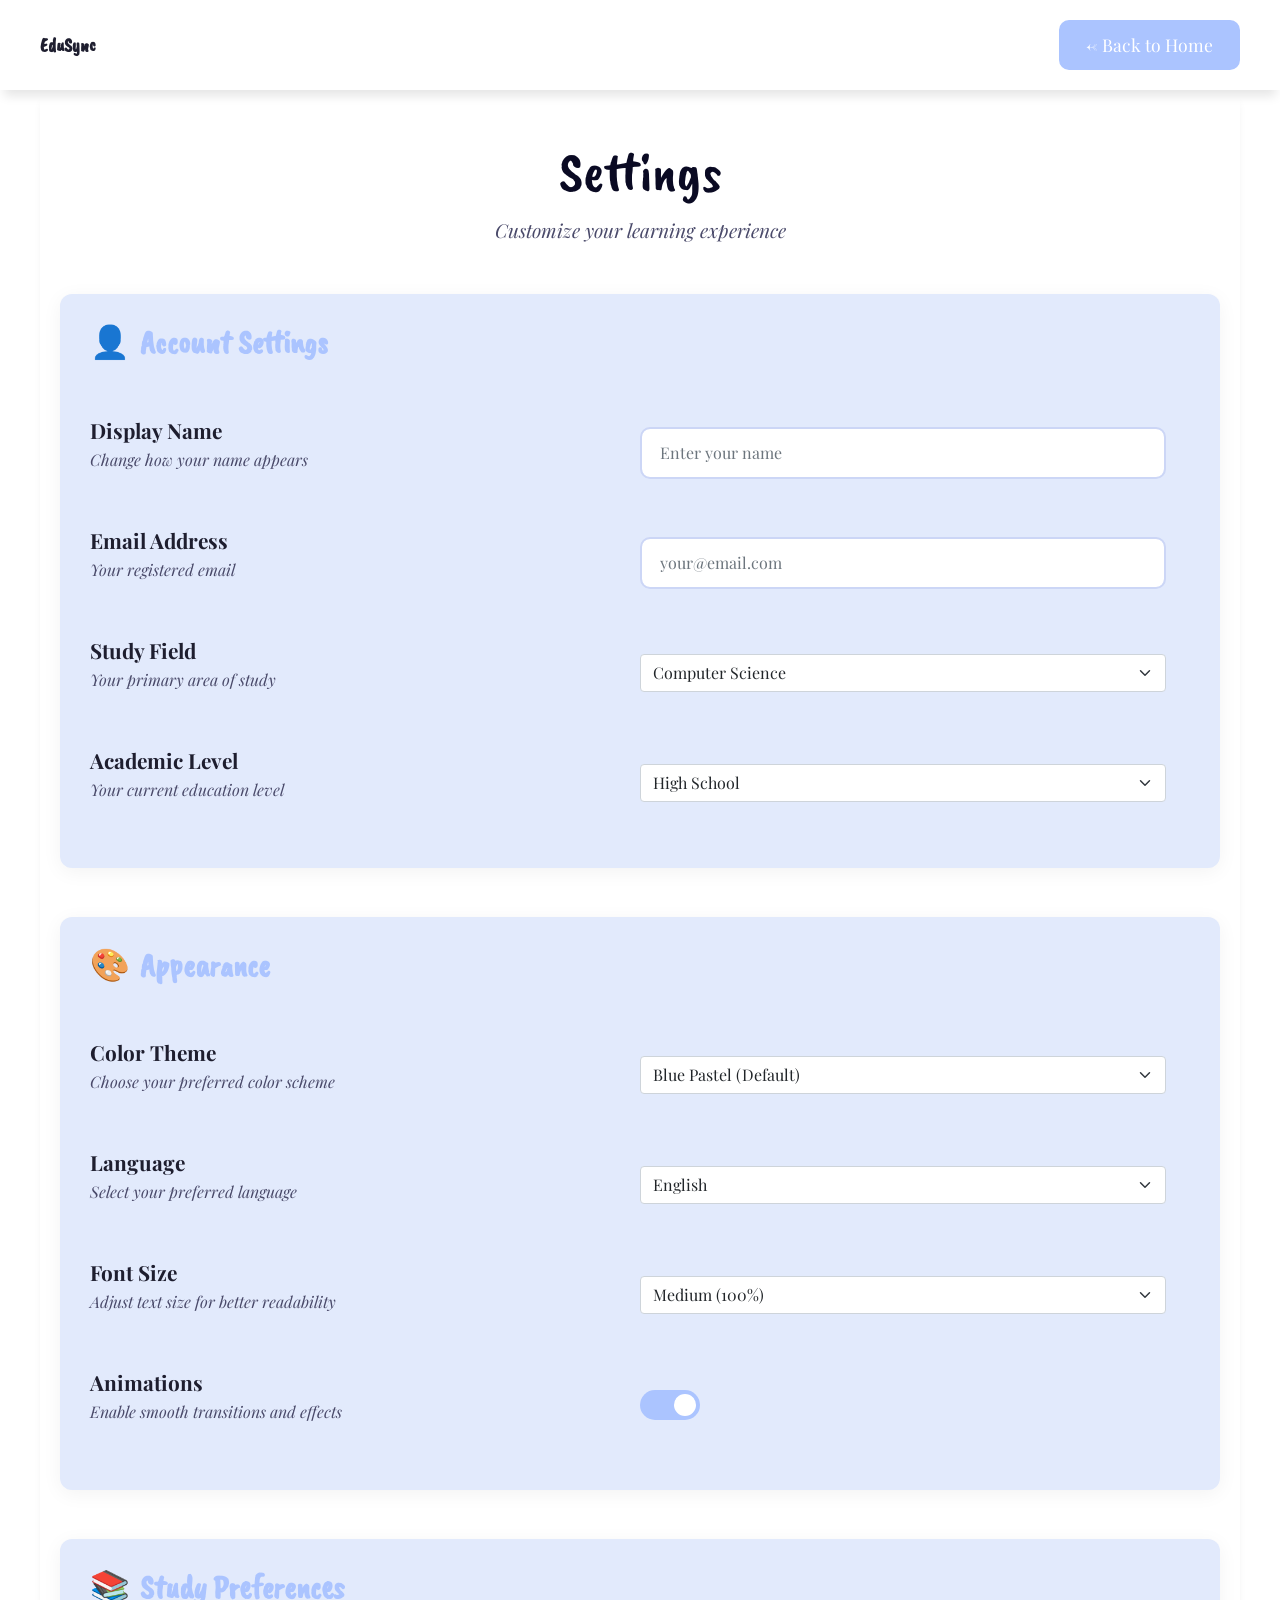
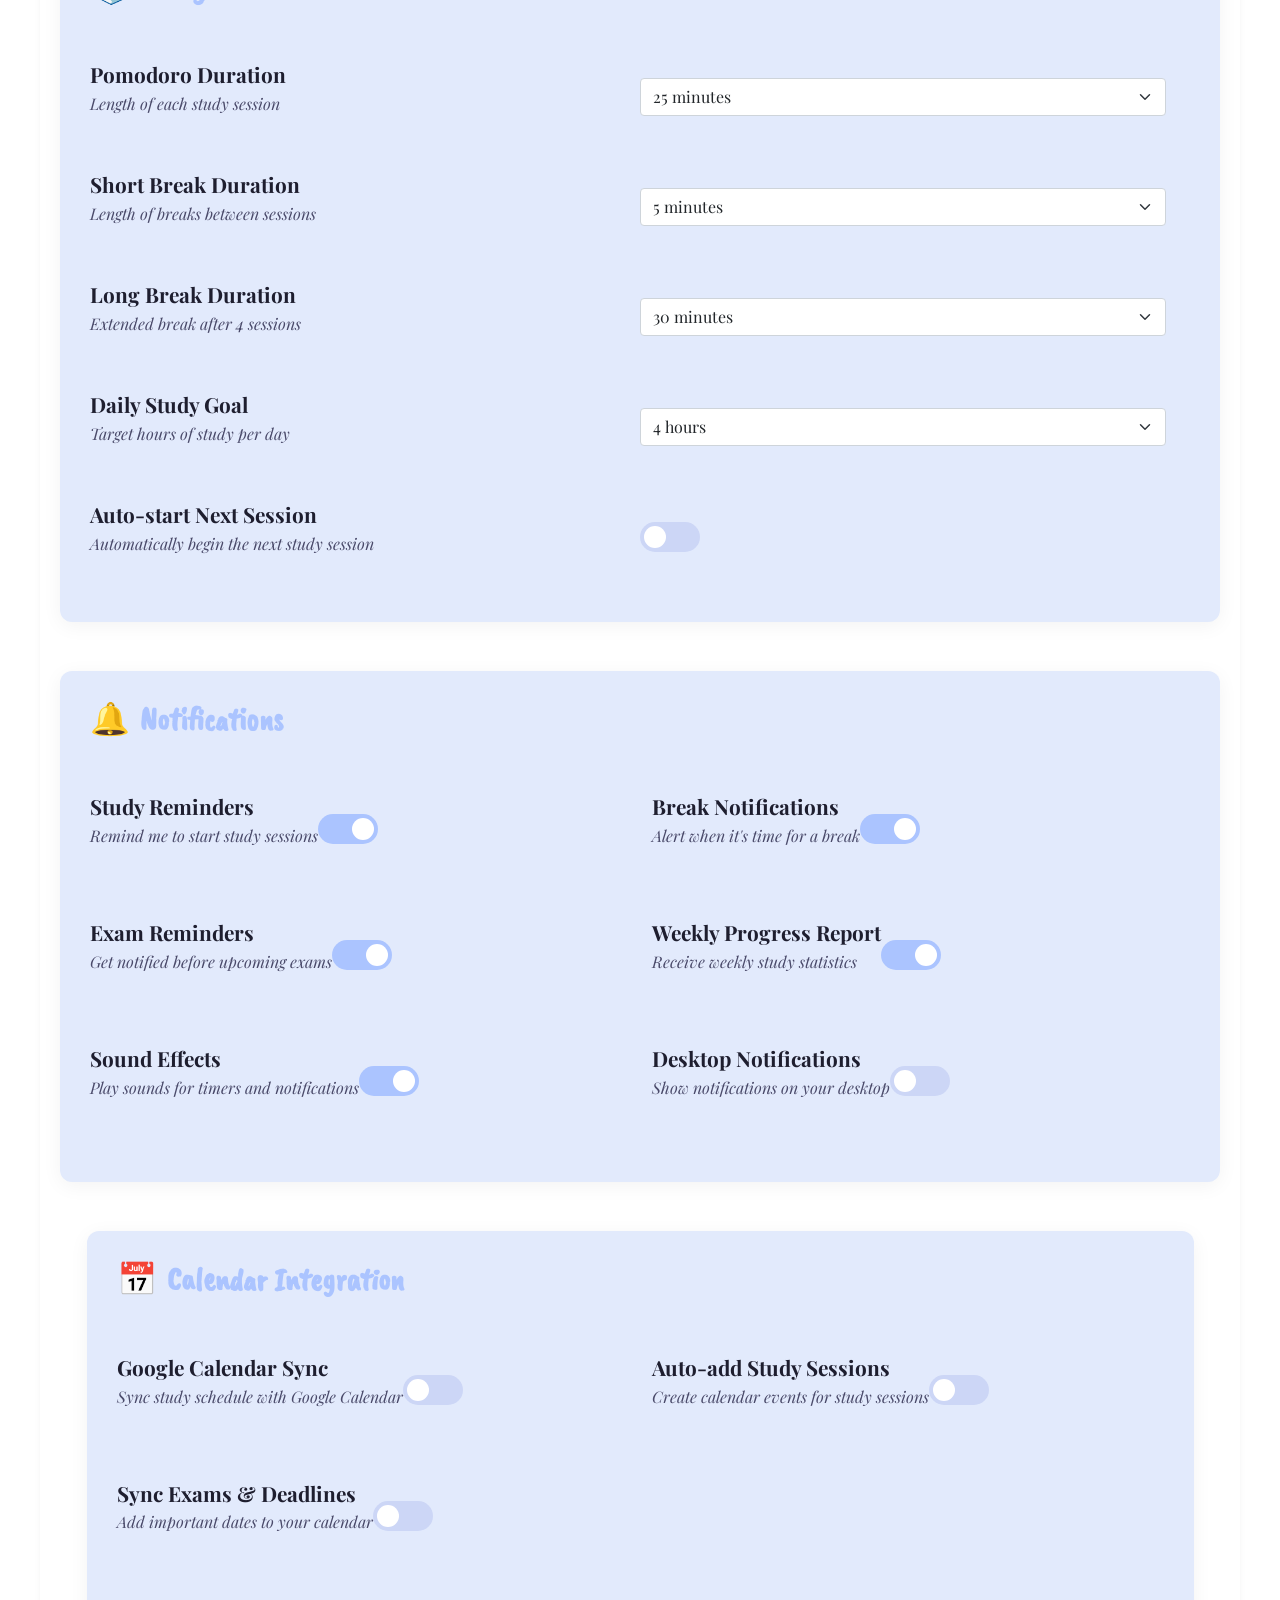
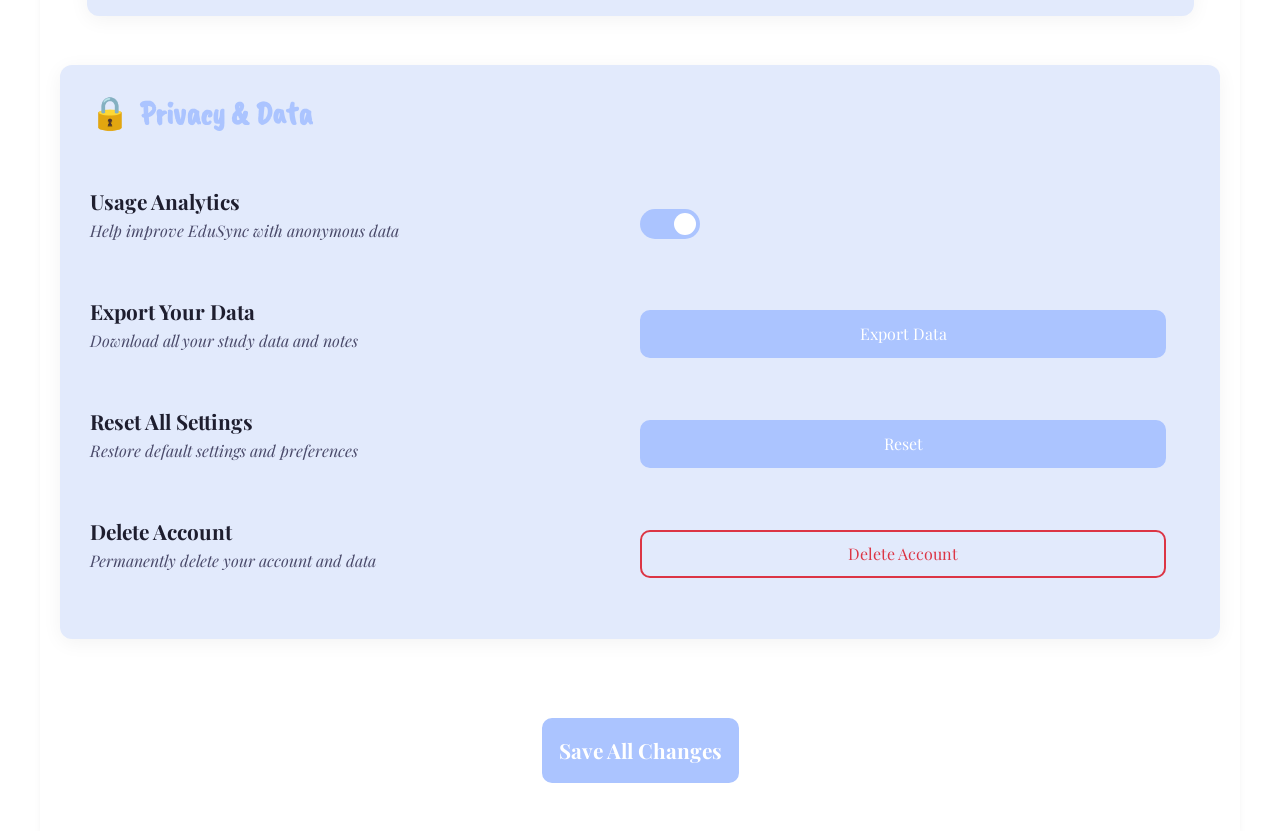
==== commit c330b0a3: "update ui & language" ====
--- a/pages/setting.html
+++ b/pages/setting.html
@@ -1,612 +1,617 @@
-<!DOCTYPE html>
-<html lang="en">
-
-<head>
-    <meta charset="UTF-8">
-    <meta name="viewport" content="width=device-width, initial-scale=1.0">
-    <title>EduSync - setting</title>
-    <link rel="stylesheet" href="../assets/bootstrap.min.css">
-    <link rel="stylesheet" href="../assets/setting.css">
-    <link rel="stylesheet" href="../assets/style.css">
-    <link rel="stylesheet" href="../assets/theme.css">
-    <link href="https://fonts.googleapis.com/css2?family=Caveat+Brush&display=swap" rel="stylesheet" />
-    <link href="https://fonts.googleapis.com/css2?family=Playfair+Display:wght@400;600;700&display=swap"
-        rel="stylesheet" />
-    <link rel="stylesheet" href="https://cdnjs.cloudflare.com/ajax/libs/font-awesome/6.5.0/css/all.min.css" />
-    <link rel="shortcut icon" href="./imgs/education.png" type="image/x-icon">
-</head>
 <!DOCTYPE html>
 <html lang="en">
 <head>
-    <meta charset="UTF-8">
-    <meta name="viewport" content="width=device-width, initial-scale=1.0">
-    <title>EduSync - setting</title>
-    <link rel="stylesheet" href="../assets/bootstrap.min.css">
-    <link rel="stylesheet" href="../assets/setting.css">
-    <link rel="stylesheet" href="../assets/style.css">
-    <link rel="stylesheet" href="../assets/theme.css">
-    <link href="https://fonts.googleapis.com/css2?family=Caveat+Brush&display=swap" rel="stylesheet" />
-    <link href="https://fonts.googleapis.com/css2?family=Playfair+Display:wght@400;600;700&display=swap" rel="stylesheet" />
-    <link rel="stylesheet" href="https://cdnjs.cloudflare.com/ajax/libs/font-awesome/6.5.0/css/all.min.css" />
-    <link rel="shortcut icon" href="./imgs/education.png" type="image/x-icon">
-
+  <meta charset="UTF-8">
+  <meta name="viewport" content="width=device-width, initial-scale=1.0">
+  <title>EduSync - Settings</title>
+  <link rel="stylesheet" href="../assets/bootstrap.min.css">
+  <link rel="stylesheet" href="../assets/setting.css">
+  <link rel="stylesheet" href="../assets/style.css">
+  <link rel="stylesheet" href="../assets/theme.css">
+  <link href="https://fonts.googleapis.com/css2?family=Caveat+Brush&display=swap" rel="stylesheet" />
+  <link href="https://fonts.googleapis.com/css2?family=Playfair+Display:wght@400;600;700&display=swap" rel="stylesheet" />
+  <link rel="stylesheet" href="https://cdnjs.cloudflare.com/ajax/libs/font-awesome/6.5.0/css/all.min.css" />
+  <!-- FIX: corrected favicon path -->
+  <link rel="shortcut icon" href="../imgs/education.png" type="image/x-icon">
 </head>
 <body>
-    <!-- Navbar -->
-    <nav class="navbar">
-            <span class="navbar-brand title2 mb-0 logo">EduSync</span>
-        <a href="../pages/home.html" class="back-btn">← Back to Home</a>
-    </nav>
-
-    <!-- Success Message -->
-    <div class="success-message" id="successMessage">
-        ✓ Settings saved successfully!
-    </div>
-
-    <div class="container py-4 py-md-5 flex-column ">
-        <div class="row">
-            <div class="col-12">
-                <h1 class="page-title">Settings</h1>
-                <p class="page-subtitle">Customize your learning experience</p>
-            </div>
+
+  <!-- Navbar with back button -->
+  <nav class="navbar">
+    <span class="navbar-brand title2 mb-0 logo">EduSync</span>
+    <!-- FIX: back button to home -->
+    <a href="../pages/home.html" class="back-btn">← <span data-i18n="backHome">Back to Home</span></a>
+  </nav>
+
+  <!-- Success Message -->
+  <div class="success-message" id="successMessage">
+    ✓ <span data-i18n="saveSuccess">Settings saved successfully!</span>
+  </div>
+
+  <div class="container py-4 py-md-5 flex-column">
+    <div class="row">
+      <div class="col-12">
+        <h1 class="page-title" data-i18n="settings">Settings</h1>
+        <p class="page-subtitle" data-i18n="settingsSubtitle">Customize your learning experience</p>
+      </div>
+    </div>
+
+    <!-- Account Settings -->
+    <div class="row mb-4">
+      <div class="col-12">
+        <div class="settings-section">
+          <h2 class="section-title">👤 <span data-i18n="account">Account Settings</span></h2>
+          <div class="row">
+
+            <div class="col-12">
+              <div class="setting-item">
+                <div class="row w-100 align-items-center">
+                  <div class="col-md-6 col-12 mb-3 mb-md-0">
+                    <div class="setting-info">
+                      <h3 data-i18n="displayName">Display Name</h3>
+                      <p data-i18n="displayNameDesc">Change how your name appears</p>
+                    </div>
+                  </div>
+                  <div class="col-md-6 col-12">
+                    <input type="text" class="form-control" id="displayName" placeholder="Enter your name">
+                  </div>
+                </div>
+              </div>
+            </div>
+
+            <div class="col-12">
+              <div class="setting-item">
+                <div class="row w-100 align-items-center">
+                  <div class="col-md-6 col-12 mb-3 mb-md-0">
+                    <div class="setting-info">
+                      <h3 data-i18n="email">Email Address</h3>
+                      <p data-i18n="emailDesc">Your registered email</p>
+                    </div>
+                  </div>
+                  <div class="col-md-6 col-12">
+                    <input type="email" class="form-control" id="email" placeholder="your@email.com">
+                  </div>
+                </div>
+              </div>
+            </div>
+
+            <div class="col-12">
+              <div class="setting-item">
+                <div class="row w-100 align-items-center">
+                  <div class="col-md-6 col-12 mb-3 mb-md-0">
+                    <div class="setting-info">
+                      <h3 data-i18n="studyField">Study Field</h3>
+                      <p data-i18n="studyFieldDesc">Your primary area of study</p>
+                    </div>
+                  </div>
+                  <div class="col-md-6 col-12">
+                    <select class="form-select" id="studyField">
+                      <option value="computer science">Computer Science</option>
+                      <option value="ai">AI / Machine Learning</option>
+                      <option value="data science">Data Science</option>
+                      <option value="frontend">Front-End Development</option>
+                      <option value="backend">Back-End Development</option>
+                      <option value="cyber security">Cyber Security</option>
+                      <option value="engineering">Engineering</option>
+                      <option value="medicine">Medicine</option>
+                      <option value="pharmacy">Pharmacy</option>
+                      <option value="biology">Biology</option>
+                      <option value="chemistry">Chemistry</option>
+                      <option value="physics">Physics</option>
+                      <option value="mathematics">Mathematics</option>
+                      <option value="statistics">Statistics</option>
+                      <option value="business administration">Business Administration</option>
+                      <option value="marketing">Marketing</option>
+                      <option value="law">Law</option>
+                      <option value="psychology">Psychology</option>
+                      <option value="education">Education</option>
+                      <option value="graphic design">Graphic Design</option>
+                      <option value="architecture">Architecture</option>
+                      <option value="other">Other</option>
+                    </select>
+                  </div>
+                </div>
+              </div>
+            </div>
+
+            <div class="col-12">
+              <div class="setting-item">
+                <div class="row w-100 align-items-center">
+                  <div class="col-md-6 col-12 mb-3 mb-md-0">
+                    <div class="setting-info">
+                      <h3 data-i18n="academicLevel">Academic Level</h3>
+                      <p data-i18n="academicLevelDesc">Your current education level</p>
+                    </div>
+                  </div>
+                  <div class="col-md-6 col-12">
+                    <select class="form-select" id="academicLevel">
+                      <option value="high-school">High School</option>
+                      <option value="undergraduate">Undergraduate</option>
+                      <option value="graduate">Graduate (Master's)</option>
+                      <option value="phd">PhD / Doctorate</option>
+                      <option value="professional">Professional Development</option>
+                    </select>
+                  </div>
+                </div>
+              </div>
+            </div>
+
+          </div>
         </div>
-
-        <!-- Account Settings -->
-        <div class="row mb-4">
-            <div class="col-12">
-                <div class="settings-section">
-                    <h2 class="section-title"> Account Settings</h2>
-                    
-                    <div class="row">
-                        <div class="col-12">
-                            <div class="setting-item">
-                                <div class="row w-100 align-items-center">
-                                    <div class="col-md-6 col-12 mb-3 mb-md-0">
-                                        <div class="setting-info">
-                                            <h3>Display Name</h3>
-                                            <p>Change how your name appears</p>
-                                        </div>
-                                    </div>
-                                    <div class="col-md-6 col-12">
-                                        <input type="text" class="form-control" id="displayName" placeholder="Enter your name" value="Student">
-                                    </div>
-                                </div>
-                            </div>
-                        </div>
-
-                        <div class="col-12">
-                            <div class="setting-item">
-                                <div class="row w-100 align-items-center">
-                                    <div class="col-md-6 col-12 mb-3 mb-md-0">
-                                        <div class="setting-info">
-                                            <h3>Email Address</h3>
-                                            <p>Update your email address</p>
-                                        </div>
-                                    </div>
-                                    <div class="col-md-6 col-12">
-                                        <input type="email" class="form-control" id="email" placeholder="your@email.com" value="student@edusync.com">
-                                    </div>
-                                </div>
-                            </div>
-                        </div>
-
-                        <div class="col-12">
-                            <div class="setting-item">
-                                <div class="row w-100 align-items-center">
-                                    <div class="col-md-6 col-12 mb-3 mb-md-0">
-                                        <div class="setting-info">
-                                            <h3>Study Field</h3>
-                                            <p>Your primary area of study</p>
-                                        </div>
-                                    </div>
-                                    <div class="col-md-6 col-12">
-                                        <select class="form-select" id="studyField">
-                                            <option value="computer-science">Computer Science</option>
-                                            <option value="engineering">Engineering</option>
-                                            <option value="medicine">Medicine</option>
-                                            <option value="business">Business & Economics</option>
-                                            <option value="arts">Arts & Humanities</option>
-                                            <option value="sciences">Natural Sciences</option>
-                                            <option value="mathematics">Mathematics</option>
-                                            <option value="languages">Languages</option>
-                                            <option value="law">Law</option>
-                                            <option value="psychology">Psychology</option>
-                                            <option value="education">Education</option>
-                                            <option value="other">Other</option>
-                                        </select>
-                                    </div>
-                                </div>
-                            </div>
-                        </div>
-
-                        <div class="col-12">
-                            <div class="setting-item">
-                                <div class="row w-100 align-items-center">
-                                    <div class="col-md-6 col-12 mb-3 mb-md-0">
-                                        <div class="setting-info">
-                                            <h3>Academic Level</h3>
-                                            <p>Your current education level</p>
-                                        </div>
-                                    </div>
-                                    <div class="col-md-6 col-12">
-                                        <select class="form-select" id="academicLevel">
-                                            <option value="high-school">High School</option>
-                                            <option value="undergraduate">Undergraduate</option>
-                                            <option value="graduate">Graduate (Master's)</option>
-                                            <option value="phd">PhD / Doctorate</option>
-                                            <option value="professional">Professional Development</option>
-                                        </select>
-                                    </div>
-                                </div>
-                            </div>
-                        </div>
-                    </div>
-                </div>
-            </div>
+      </div>
+    </div>
+
+    <!-- Appearance Settings -->
+    <div class="row mb-4">
+      <div class="col-12">
+        <div class="settings-section">
+          <h2 class="section-title">🎨 <span data-i18n="appearance">Appearance</span></h2>
+          <div class="row">
+
+            <div class="col-12">
+              <div class="setting-item">
+                <div class="row w-100 align-items-center">
+                  <div class="col-md-6 col-12 mb-3 mb-md-0">
+                    <div class="setting-info">
+                      <h3 data-i18n="theme">Color Theme</h3>
+                      <p data-i18n="themeDesc">Choose your preferred color scheme</p>
+                    </div>
+                  </div>
+                  <div class="col-md-6 col-12">
+                    <select class="form-select" id="theme">
+                      <option value="blue">Blue Pastel (Default)</option>
+                      <option value="purple">Purple Dream</option>
+                      <option value="green">Fresh Green</option>
+                      <option value="pink">Soft Pink</option>
+                      <option value="sunset">Sunset Orange</option>
+                      <option value="ocean">Deep Ocean</option>
+                      <option value="dark">Dark Mode</option>
+                      <option value="light">Light Mode</option>
+                    </select>
+                  </div>
+                </div>
+              </div>
+            </div>
+
+            <div class="col-12">
+              <div class="setting-item">
+                <div class="row w-100 align-items-center">
+                  <div class="col-md-6 col-12 mb-3 mb-md-0">
+                    <div class="setting-info">
+                      <h3 data-i18n="language">Language</h3>
+                      <p data-i18n="languageDesc">Select your preferred language</p>
+                    </div>
+                  </div>
+                  <div class="col-md-6 col-12">
+                    <select class="form-select" id="language">
+                      <option value="en">English</option>
+                      <option value="ar">العربية (Arabic)</option>
+                      <option value="fr">Français</option>
+                    </select>
+                  </div>
+                </div>
+              </div>
+            </div>
+
+            <div class="col-12">
+              <div class="setting-item">
+                <div class="row w-100 align-items-center">
+                  <div class="col-md-6 col-12 mb-3 mb-md-0">
+                    <div class="setting-info">
+                      <h3 data-i18n="fontSize">Font Size</h3>
+                      <p data-i18n="fontSizeDesc">Adjust text size for better readability</p>
+                    </div>
+                  </div>
+                  <div class="col-md-6 col-12">
+                    <select class="form-select" id="fontSize">
+                      <option value="small">Small (90%)</option>
+                      <option value="medium" selected>Medium (100%)</option>
+                      <option value="large">Large (110%)</option>
+                      <option value="extra-large">Extra Large (120%)</option>
+                    </select>
+                  </div>
+                </div>
+              </div>
+            </div>
+
+            <div class="col-12">
+              <div class="setting-item">
+                <div class="row w-100 align-items-center">
+                  <div class="col-md-6 col-12 mb-3 mb-md-0">
+                    <div class="setting-info">
+                      <h3 data-i18n="animations">Animations</h3>
+                      <p data-i18n="animationsDesc">Enable smooth transitions and effects</p>
+                    </div>
+                  </div>
+                  <div class="col-md-6 col-12">
+                    <label class="toggle-switch">
+                      <input type="checkbox" id="animations" checked>
+                      <span class="slider"></span>
+                    </label>
+                  </div>
+                </div>
+              </div>
+            </div>
+
+          </div>
         </div>
-
-        <!-- Appearance Settings -->
-        <div class="row mb-4">
-            <div class="col-12">
-                <div class="settings-section">
-                    <h2 class="section-title">🎨 Appearance</h2>
-                    
-                    <div class="row">
-                        <div class="col-12">
-                            <div class="setting-item">
-                                <div class="row w-100 align-items-center">
-                                    <div class="col-md-6 col-12 mb-3 mb-md-0">
-                                        <div class="setting-info">
-                                            <h3>Color Theme</h3>
-                                            <p>Choose your preferred color scheme</p>
-                                        </div>
-                                    </div>
-                                    <div class="col-md-6 col-12">
-                                        <select class="form-select" id="theme">
-                                            <option value="blue">Blue Pastel (Default)</option>
-                                            <option value="purple">Purple Dream</option>
-                                            <option value="green">Fresh Green</option>
-                                            <option value="pink">Soft Pink</option>
-                                            <option value="sunset">Sunset Orange</option>
-                                            <option value="ocean">Deep Ocean</option>
-                                        </select>
-                                    </div>
-                                </div>
-                            </div>
-                        </div>
-
-                        <div class="col-12">
-                            <div class="setting-item">
-                                <div class="row w-100 align-items-center">
-                                    <div class="col-md-6 col-12 mb-3 mb-md-0">
-                                        <div class="setting-info">
-                                            <h3>Language</h3>
-                                            <p>Select your preferred language</p>
-                                        </div>
-                                    </div>
-                                    <div class="col-md-6 col-12">
-                                        <select class="form-select" id="language">
-                                            <option value="en">English</option>
-                                            <option value="ar">العربية (Arabic)</option>
-                                            <option value="fr">Français</option>
-                                        </select>
-                                    </div>
-                                </div>
-                            </div>
-                        </div>
-
-                        <div class="col-12">
-                            <div class="setting-item">
-                                <div class="row w-100 align-items-center">
-                                    <div class="col-md-6 col-12 mb-3 mb-md-0">
-                                        <div class="setting-info">
-                                            <h3>Font Size</h3>
-                                            <p>Adjust text size for better readability</p>
-                                        </div>
-                                    </div>
-                                    <div class="col-md-6 col-12">
-                                        <select class="form-select" id="fontSize">
-                                            <option value="small">Small (90%)</option>
-                                            <option value="medium" selected>Medium (100%)</option>
-                                            <option value="large">Large (110%)</option>
-                                            <option value="extra-large">Extra Large (120%)</option>
-                                        </select>
-                                    </div>
-                                </div>
-                            </div>
-                        </div>
-
-                        <div class="col-12">
-                            <div class="setting-item">
-                                <div class="row w-100 align-items-center">
-                                    <div class="col-md-6 col-12 mb-3 mb-md-0">
-                                        <div class="setting-info">
-                                            <h3>Animations</h3>
-                                            <p>Enable smooth transitions and effects</p>
-                                        </div>
-                                    </div>
-                                    <div class="col-md-6 col-12">
-                                        <label class="toggle-switch">
-                                            <input type="checkbox" id="animations" checked>
-                                            <span class="slider"></span>
-                                        </label>
-                                    </div>
-                                </div>
-                            </div>
-                        </div>
-                    </div>
-                </div>
-            </div>
+      </div>
+    </div>
+
+    <!-- Study Preferences -->
+    <div class="row mb-4">
+      <div class="col-12">
+        <div class="settings-section">
+          <h2 class="section-title">📚 <span data-i18n="studyPreferences">Study Preferences</span></h2>
+          <div class="row">
+
+            <div class="col-12">
+              <div class="setting-item">
+                <div class="row w-100 align-items-center">
+                  <div class="col-md-6 col-12 mb-3 mb-md-0">
+                    <div class="setting-info">
+                      <h3 data-i18n="pomodoroDuration">Pomodoro Duration</h3>
+                      <p data-i18n="pomodoroDurationDesc">Length of each study session</p>
+                    </div>
+                  </div>
+                  <div class="col-md-6 col-12">
+                    <select class="form-select" id="pomodoroDuration">
+                      <option value="15">15 minutes</option>
+                      <option value="25" selected>25 minutes</option>
+                      <option value="30">30 minutes</option>
+                      <option value="45">45 minutes</option>
+                      <option value="60">60 minutes</option>
+                      <option value="90">90 minutes</option>
+                    </select>
+                  </div>
+                </div>
+              </div>
+            </div>
+
+            <div class="col-12">
+              <div class="setting-item">
+                <div class="row w-100 align-items-center">
+                  <div class="col-md-6 col-12 mb-3 mb-md-0">
+                    <div class="setting-info">
+                      <h3 data-i18n="breakDuration">Short Break Duration</h3>
+                      <p data-i18n="breakDurationDesc">Length of breaks between sessions</p>
+                    </div>
+                  </div>
+                  <div class="col-md-6 col-12">
+                    <select class="form-select" id="breakDuration">
+                      <option value="5" selected>5 minutes</option>
+                      <option value="10">10 minutes</option>
+                      <option value="15">15 minutes</option>
+                      <option value="20">20 minutes</option>
+                    </select>
+                  </div>
+                </div>
+              </div>
+            </div>
+
+            <div class="col-12">
+              <div class="setting-item">
+                <div class="row w-100 align-items-center">
+                  <div class="col-md-6 col-12 mb-3 mb-md-0">
+                    <div class="setting-info">
+                      <h3 data-i18n="longBreakDuration">Long Break Duration</h3>
+                      <p data-i18n="longBreakDurationDesc">Extended break after 4 sessions</p>
+                    </div>
+                  </div>
+                  <div class="col-md-6 col-12">
+                    <select class="form-select" id="longBreakDuration">
+                      <option value="15">15 minutes</option>
+                      <option value="20">20 minutes</option>
+                      <option value="30" selected>30 minutes</option>
+                      <option value="45">45 minutes</option>
+                    </select>
+                  </div>
+                </div>
+              </div>
+            </div>
+
+            <div class="col-12">
+              <div class="setting-item">
+                <div class="row w-100 align-items-center">
+                  <div class="col-md-6 col-12 mb-3 mb-md-0">
+                    <div class="setting-info">
+                      <h3 data-i18n="studyGoal">Daily Study Goal</h3>
+                      <p data-i18n="studyGoalDesc">Target hours of study per day</p>
+                    </div>
+                  </div>
+                  <div class="col-md-6 col-12">
+                    <select class="form-select" id="studyGoal">
+                      <option value="1">1 hour</option>
+                      <option value="2">2 hours</option>
+                      <option value="3">3 hours</option>
+                      <option value="4" selected>4 hours</option>
+                      <option value="5">5 hours</option>
+                      <option value="6">6 hours</option>
+                      <option value="8">8 hours</option>
+                      <option value="10">10 hours</option>
+                    </select>
+                  </div>
+                </div>
+              </div>
+            </div>
+
+            <div class="col-12">
+              <div class="setting-item">
+                <div class="row w-100 align-items-center">
+                  <div class="col-md-6 col-12 mb-3 mb-md-0">
+                    <div class="setting-info">
+                      <h3 data-i18n="autoStart">Auto-start Next Session</h3>
+                      <p data-i18n="autoStartDesc">Automatically begin the next study session</p>
+                    </div>
+                  </div>
+                  <div class="col-md-6 col-12">
+                    <label class="toggle-switch">
+                      <input type="checkbox" id="autoStart">
+                      <span class="slider"></span>
+                    </label>
+                  </div>
+                </div>
+              </div>
+            </div>
+
+          </div>
         </div>
-
-        <!-- Study Preferences -->
-        <div class="row mb-4">
-            <div class="col-12">
-                <div class="settings-section">
-                    <h2 class="section-title">📚 Study Preferences</h2>
-                    
-                    <div class="row">
-                        <div class="col-12">
-                            <div class="setting-item">
-                                <div class="row w-100 align-items-center">
-                                    <div class="col-md-6 col-12 mb-3 mb-md-0">
-                                        <div class="setting-info">
-                                            <h3>Pomodoro Duration</h3>
-                                            <p>Length of each study session</p>
-                                        </div>
-                                    </div>
-                                    <div class="col-md-6 col-12">
-                                        <select class="form-select" id="pomodoroDuration">
-                                            <option value="15">15 minutes</option>
-                                            <option value="25" selected>25 minutes</option>
-                                            <option value="30">30 minutes</option>
-                                            <option value="45">45 minutes</option>
-                                            <option value="60">60 minutes</option>
-                                            <option value="90">90 minutes</option>
-                                        </select>
-                                    </div>
-                                </div>
-                            </div>
-                        </div>
-
-                        <div class="col-12">
-                            <div class="setting-item">
-                                <div class="row w-100 align-items-center">
-                                    <div class="col-md-6 col-12 mb-3 mb-md-0">
-                                        <div class="setting-info">
-                                            <h3>Short Break Duration</h3>
-                                            <p>Length of breaks between sessions</p>
-                                        </div>
-                                    </div>
-                                    <div class="col-md-6 col-12">
-                                        <select class="form-select" id="breakDuration">
-                                            <option value="5" selected>5 minutes</option>
-                                            <option value="10">10 minutes</option>
-                                            <option value="15">15 minutes</option>
-                                            <option value="20">20 minutes</option>
-                                        </select>
-                                    </div>
-                                </div>
-                            </div>
-                        </div>
-
-                        <div class="col-12">
-                            <div class="setting-item">
-                                <div class="row w-100 align-items-center">
-                                    <div class="col-md-6 col-12 mb-3 mb-md-0">
-                                        <div class="setting-info">
-                                            <h3>Long Break Duration</h3>
-                                            <p>Extended break after 4 sessions</p>
-                                        </div>
-                                    </div>
-                                    <div class="col-md-6 col-12">
-                                        <select class="form-select" id="longBreakDuration">
-                                            <option value="15">15 minutes</option>
-                                            <option value="20">20 minutes</option>
-                                            <option value="30" selected>30 minutes</option>
-                                            <option value="45">45 minutes</option>
-                                        </select>
-                                    </div>
-                                </div>
-                            </div>
-                        </div>
-
-                        <div class="col-12">
-                            <div class="setting-item">
-                                <div class="row w-100 align-items-center">
-                                    <div class="col-md-6 col-12 mb-3 mb-md-0">
-                                        <div class="setting-info">
-                                            <h3>Daily Study Goal</h3>
-                                            <p>Target hours of study per day</p>
-                                        </div>
-                                    </div>
-                                    <div class="col-md-6 col-12">
-                                        <select class="form-select" id="studyGoal">
-                                            <option value="1">1 hour</option>
-                                            <option value="2">2 hours</option>
-                                            <option value="3">3 hours</option>
-                                            <option value="4" selected>4 hours</option>
-                                            <option value="5">5 hours</option>
-                                            <option value="6">6 hours</option>
-                                            <option value="8">8 hours</option>
-                                            <option value="10">10 hours</option>
-                                        </select>
-                                    </div>
-                                </div>
-                            </div>
-                        </div>
-
-                        <div class="col-12">
-                            <div class="setting-item">
-                                <div class="row w-100 align-items-center">
-                                    <div class="col-md-6 col-12 mb-3 mb-md-0">
-                                        <div class="setting-info">
-                                            <h3>Auto-start Next Session</h3>
-                                            <p>Automatically begin the next study session</p>
-                                        </div>
-                                    </div>
-                                    <div class="col-md-6 col-12">
-                                        <label class="toggle-switch">
-                                            <input type="checkbox" id="autoStart">
-                                            <span class="slider"></span>
-                                        </label>
-                                    </div>
-                                </div>
-                            </div>
-                        </div>
-                    </div>
-                </div>
-            </div>
+      </div>
+    </div>
+
+    <!-- Notifications -->
+    <div class="row mb-4">
+      <div class="col-12">
+        <div class="settings-section">
+          <h2 class="section-title">🔔 <span data-i18n="notifications">Notifications</span></h2>
+          <div class="row">
+
+            <div class="col-md-6 col-12 mb-3">
+              <div class="setting-item">
+                <div class="d-flex justify-content-between align-items-center flex-wrap">
+                  <div class="setting-info mb-2 mb-md-0">
+                    <h3 data-i18n="studyReminders">Study Reminders</h3>
+                    <p data-i18n="studyRemindersDesc">Remind me to start study sessions</p>
+                  </div>
+                  <label class="toggle-switch">
+                    <input type="checkbox" id="studyReminders" checked>
+                    <span class="slider"></span>
+                  </label>
+                </div>
+              </div>
+            </div>
+
+            <div class="col-md-6 col-12 mb-3">
+              <div class="setting-item">
+                <div class="d-flex justify-content-between align-items-center flex-wrap">
+                  <div class="setting-info mb-2 mb-md-0">
+                    <h3 data-i18n="breakNotifications">Break Notifications</h3>
+                    <p data-i18n="breakNotificationsDesc">Alert when it's time for a break</p>
+                  </div>
+                  <label class="toggle-switch">
+                    <input type="checkbox" id="breakNotifications" checked>
+                    <span class="slider"></span>
+                  </label>
+                </div>
+              </div>
+            </div>
+
+            <div class="col-md-6 col-12 mb-3">
+              <div class="setting-item">
+                <div class="d-flex justify-content-between align-items-center flex-wrap">
+                  <div class="setting-info mb-2 mb-md-0">
+                    <h3 data-i18n="examReminders">Exam Reminders</h3>
+                    <p data-i18n="examRemindersDesc">Get notified before upcoming exams</p>
+                  </div>
+                  <label class="toggle-switch">
+                    <input type="checkbox" id="examReminders" checked>
+                    <span class="slider"></span>
+                  </label>
+                </div>
+              </div>
+            </div>
+
+            <div class="col-md-6 col-12 mb-3">
+              <div class="setting-item">
+                <div class="d-flex justify-content-between align-items-center flex-wrap">
+                  <div class="setting-info mb-2 mb-md-0">
+                    <h3 data-i18n="weeklyReport">Weekly Progress Report</h3>
+                    <p data-i18n="weeklyReportDesc">Receive weekly study statistics</p>
+                  </div>
+                  <label class="toggle-switch">
+                    <input type="checkbox" id="weeklyReport" checked>
+                    <span class="slider"></span>
+                  </label>
+                </div>
+              </div>
+            </div>
+
+            <div class="col-md-6 col-12 mb-3">
+              <div class="setting-item">
+                <div class="d-flex justify-content-between align-items-center flex-wrap">
+                  <div class="setting-info mb-2 mb-md-0">
+                    <h3 data-i18n="soundEffects">Sound Effects</h3>
+                    <p data-i18n="soundEffectsDesc">Play sounds for timers and notifications</p>
+                  </div>
+                  <label class="toggle-switch">
+                    <input type="checkbox" id="soundEffects" checked>
+                    <span class="slider"></span>
+                  </label>
+                </div>
+              </div>
+            </div>
+
+            <div class="col-md-6 col-12 mb-3">
+              <div class="setting-item">
+                <div class="d-flex justify-content-between align-items-center flex-wrap">
+                  <div class="setting-info mb-2 mb-md-0">
+                    <h3 data-i18n="desktopNotifications">Desktop Notifications</h3>
+                    <p data-i18n="desktopNotificationsDesc">Show notifications on your desktop</p>
+                  </div>
+                  <label class="toggle-switch">
+                    <input type="checkbox" id="desktopNotifications">
+                    <span class="slider"></span>
+                  </label>
+                </div>
+              </div>
+            </div>
+
+          </div>
         </div>
-
-        <!-- Notifications -->
-        <div class="row mb-4">
-            <div class="col-12">
-                <div class="settings-section">
-                    <h2 class="section-title">🔔 Notifications</h2>
-                    
-                    <div class="row">
-                        <div class="col-md-6 col-12 mb-3">
-                            <div class="setting-item">
-                                <div class="d-flex justify-content-between align-items-center flex-wrap">
-                                    <div class="setting-info mb-2 mb-md-0">
-                                        <h3>Study Reminders</h3>
-                                        <p>Remind me to start study sessions</p>
-                                    </div>
-                                    <label class="toggle-switch">
-                                        <input type="checkbox" id="studyReminders" checked>
-                                        <span class="slider"></span>
-                                    </label>
-                                </div>
-                            </div>
-                        </div>
-
-                        <div class="col-md-6 col-12 mb-3">
-                            <div class="setting-item">
-                                <div class="d-flex justify-content-between align-items-center flex-wrap">
-                                    <div class="setting-info mb-2 mb-md-0">
-                                        <h3>Break Notifications</h3>
-                                        <p>Alert when it's time for a break</p>
-                                    </div>
-                                    <label class="toggle-switch">
-                                        <input type="checkbox" id="breakNotifications" checked>
-                                        <span class="slider"></span>
-                                    </label>
-                                </div>
-                            </div>
-                        </div>
-
-                        <div class="col-md-6 col-12 mb-3">
-                            <div class="setting-item">
-                                <div class="d-flex justify-content-between align-items-center flex-wrap">
-                                    <div class="setting-info mb-2 mb-md-0">
-                                        <h3>Exam Reminders</h3>
-                                        <p>Get notified before upcoming exams</p>
-                                    </div>
-                                    <label class="toggle-switch">
-                                        <input type="checkbox" id="examReminders" checked>
-                                        <span class="slider"></span>
-                                    </label>
-                                </div>
-                            </div>
-                        </div>
-
-                        <div class="col-md-6 col-12 mb-3">
-                            <div class="setting-item">
-                                <div class="d-flex justify-content-between align-items-center flex-wrap">
-                                    <div class="setting-info mb-2 mb-md-0">
-                                        <h3>Weekly Progress Report</h3>
-                                        <p>Receive weekly study statistics summary</p>
-                                    </div>
-                                    <label class="toggle-switch">
-                                        <input type="checkbox" id="weeklyReport" checked>
-                                        <span class="slider"></span>
-                                    </label>
-                                </div>
-                            </div>
-                        </div>
-
-                        <div class="col-md-6 col-12 mb-3">
-                            <div class="setting-item">
-                                <div class="d-flex justify-content-between align-items-center flex-wrap">
-                                    <div class="setting-info mb-2 mb-md-0">
-                                        <h3>Sound Effects</h3>
-                                        <p>Play sounds for timers and notifications</p>
-                                    </div>
-                                    <label class="toggle-switch">
-                                        <input type="checkbox" id="soundEffects" checked>
-                                        <span class="slider"></span>
-                                    </label>
-                                </div>
-                            </div>
-                        </div>
-
-                        <div class="col-md-6 col-12 mb-3">
-                            <div class="setting-item">
-                                <div class="d-flex justify-content-between align-items-center flex-wrap">
-                                    <div class="setting-info mb-2 mb-md-0">
-                                        <h3>Desktop Notifications</h3>
-                                        <p>Show notifications on your desktop</p>
-                                    </div>
-                                    <label class="toggle-switch">
-                                        <input type="checkbox" id="desktopNotifications">
-                                        <span class="slider"></span>
-                                    </label>
-                                </div>
-                            </div>
-                        </div>
-                    </div>
-                </div>
-            </div>
+      </div>
+    </div>
+
+    <!-- Calendar Integration -->
+    <div class="row mb-4">
+      <div class="col-12">
+        <div class="settings-section">
+          <h2 class="section-title">📅 <span data-i18n="calendarIntegration">Calendar Integration</span></h2>
+          <div class="row">
+
+            <div class="col-md-6 col-12 mb-3">
+              <div class="setting-item">
+                <div class="d-flex justify-content-between align-items-center flex-wrap">
+                  <div class="setting-info mb-2 mb-md-0">
+                    <h3>Google Calendar Sync</h3>
+                    <p>Sync study schedule with Google Calendar</p>
+                  </div>
+                  <label class="toggle-switch">
+                    <input type="checkbox" id="googleCalendar">
+                    <span class="slider"></span>
+                  </label>
+                </div>
+              </div>
+            </div>
+
+            <div class="col-md-6 col-12 mb-3">
+              <div class="setting-item">
+                <div class="d-flex justify-content-between align-items-center flex-wrap">
+                  <div class="setting-info mb-2 mb-md-0">
+                    <h3>Auto-add Study Sessions</h3>
+                    <p>Create calendar events for study sessions</p>
+                  </div>
+                  <label class="toggle-switch">
+                    <input type="checkbox" id="autoAddSessions">
+                    <span class="slider"></span>
+                  </label>
+                </div>
+              </div>
+            </div>
+
+            <div class="col-md-6 col-12 mb-3">
+              <div class="setting-item">
+                <div class="d-flex justify-content-between align-items-center flex-wrap">
+                  <div class="setting-info mb-2 mb-md-0">
+                    <h3>Sync Exams & Deadlines</h3>
+                    <p>Add important dates to your calendar</p>
+                  </div>
+                  <label class="toggle-switch">
+                    <input type="checkbox" id="syncExams">
+                    <span class="slider"></span>
+                  </label>
+                </div>
+              </div>
+            </div>
+
+          </div>
         </div>
-
-        <!-- Calendar Integration -->
-        <div class="row mb-4">
-            <div class="col-12">
-                <div class="settings-section">
-                    <h2 class="section-title"> Calendar Integration</h2>
-                    
-                    <div class="row">
-                        <div class="col-md-6 col-12 mb-3">
-                            <div class="setting-item">
-                                <div class="d-flex justify-content-between align-items-center flex-wrap">
-                                    <div class="setting-info mb-2 mb-md-0">
-                                        <h3>Google Calendar Sync</h3>
-                                        <p>Sync study schedule with Google Calendar</p>
-                                    </div>
-                                    <label class="toggle-switch">
-                                        <input type="checkbox" id="googleCalendar">
-                                        <span class="slider"></span>
-                                    </label>
-                                </div>
-                            </div>
-                        </div>
-
-                        <div class="col-md-6 col-12 mb-3">
-                            <div class="setting-item">
-                                <div class="d-flex justify-content-between align-items-center flex-wrap">
-                                    <div class="setting-info mb-2 mb-md-0">
-                                        <h3>Auto-add Study Sessions</h3>
-                                        <p>Create calendar events for study sessions</p>
-                                    </div>
-                                    <label class="toggle-switch">
-                                        <input type="checkbox" id="autoAddSessions">
-                                        <span class="slider"></span>
-                                    </label>
-                                </div>
-                            </div>
-                        </div>
-
-                        <div class="col-md-6 col-12 mb-3">
-                            <div class="setting-item">
-                                <div class="d-flex justify-content-between align-items-center flex-wrap">
-                                    <div class="setting-info mb-2 mb-md-0">
-                                        <h3>Sync Exams & Deadlines</h3>
-                                        <p>Add important dates to your calendar</p>
-                                    </div>
-                                    <label class="toggle-switch">
-                                        <input type="checkbox" id="syncExams">
-                                        <span class="slider"></span>
-                                    </label>
-                                </div>
-                            </div>
-                        </div>
-                    </div>
-                </div>
-            </div>
+      </div>
+    </div>
+
+    <!-- Privacy & Data -->
+    <div class="row mb-4">
+      <div class="col-12">
+        <div class="settings-section">
+          <h2 class="section-title">🔒 <span data-i18n="privacyData">Privacy & Data</span></h2>
+          <div class="row">
+
+            <div class="col-12">
+              <div class="setting-item">
+                <div class="row w-100 align-items-center">
+                  <div class="col-md-6 col-12 mb-3 mb-md-0">
+                    <div class="setting-info">
+                      <h3>Usage Analytics</h3>
+                      <p>Help improve EduSync with anonymous data</p>
+                    </div>
+                  </div>
+                  <div class="col-md-6 col-12">
+                    <label class="toggle-switch">
+                      <input type="checkbox" id="analytics" checked>
+                      <span class="slider"></span>
+                    </label>
+                  </div>
+                </div>
+              </div>
+            </div>
+
+            <div class="col-12">
+              <div class="setting-item">
+                <div class="row w-100 align-items-center">
+                  <div class="col-md-6 col-12 mb-3 mb-md-0">
+                    <div class="setting-info">
+                      <h3 data-i18n="exportData">Export Your Data</h3>
+                      <p>Download all your study data and notes</p>
+                    </div>
+                  </div>
+                  <div class="col-md-6 col-12">
+                    <button class="action-btn w-100" onclick="exportData()">Export Data</button>
+                  </div>
+                </div>
+              </div>
+            </div>
+
+            <div class="col-12">
+              <div class="setting-item">
+                <div class="row w-100 align-items-center">
+                  <div class="col-md-6 col-12 mb-3 mb-md-0">
+                    <div class="setting-info">
+                      <h3>Reset All Settings</h3>
+                      <p>Restore default settings and preferences</p>
+                    </div>
+                  </div>
+                  <div class="col-md-6 col-12">
+                    <button class="action-btn w-100" onclick="resetSettings()">Reset</button>
+                  </div>
+                </div>
+              </div>
+            </div>
+
+            <div class="col-12">
+              <div class="setting-item">
+                <div class="row w-100 align-items-center">
+                  <div class="col-md-6 col-12 mb-3 mb-md-0">
+                    <div class="setting-info">
+                      <h3>Delete Account</h3>
+                      <p>Permanently delete your account and data</p>
+                    </div>
+                  </div>
+                  <div class="col-md-6 col-12">
+                    <button class="action-btn danger w-100">Delete Account</button>
+                  </div>
+                </div>
+              </div>
+            </div>
+
+          </div>
         </div>
-
-        <!-- Privacy & Data -->
-        <div class="row mb-4">
-            <div class="col-12">
-                <div class="settings-section">
-                    <h2 class="section-title">🔒 Privacy & Data</h2>
-                    
-                    <div class="row">
-                        <div class="col-12">
-                            <div class="setting-item">
-                                <div class="row w-100 align-items-center">
-                                    <div class="col-md-6 col-12 mb-3 mb-md-0">
-                                        <div class="setting-info">
-                                            <h3>Usage Analytics</h3>
-                                            <p>Help improve EduSync with anonymous data</p>
-                                        </div>
-                                    </div>
-                                    <div class="col-md-6 col-12">
-                                        <label class="toggle-switch">
-                                            <input type="checkbox" id="analytics" checked>
-                                            <span class="slider"></span>
-                                        </label>
-                                    </div>
-                                </div>
-                            </div>
-                        </div>
-
-                        <div class="col-12">
-                            <div class="setting-item">
-                                <div class="row w-100 align-items-center">
-                                    <div class="col-md-6 col-12 mb-3 mb-md-0">
-                                        <div class="setting-info">
-                                            <h3>Export Your Data</h3>
-                                            <p>Download all your study data and notes</p>
-                                        </div>
-                                    </div>
-                                    <div class="col-md-6 col-12">
-                                        <button class="action-btn w-100"> Export Data</button>
-                                    </div>
-                                </div>
-                            </div>
-                        </div>
-
-                        <div class="col-12">
-                            <div class="setting-item">
-                                <div class="row w-100 align-items-center">
-                                    <div class="col-md-6 col-12 mb-3 mb-md-0">
-                                        <div class="setting-info">
-                                            <h3>Reset All Settings</h3>
-                                            <p>Restore default settings and preferences</p>
-                                        </div>
-                                    </div>
-                                    <div class="col-md-6 col-12">
-                                        <button class="action-btn w-100" onclick="resetSettings()"> Reset</button>
-                                    </div>
-                                </div>
-                            </div>
-                        </div>
-
-                        <div class="col-12">
-                            <div class="setting-item">
-                                <div class="row w-100 align-items-center">
-                                    <div class="col-md-6 col-12 mb-3 mb-md-0">
-                                        <div class="setting-info">
-                                            <h3>Delete Account</h3>
-                                            <p>Permanently delete your account and data</p>
-                                        </div>
-                                    </div>
-                                    <div class="col-md-6 col-12">
-                                        <button class="action-btn danger w-100"> Delete Account</button>
-                                    </div>
-                                </div>
-                            </div>
-                        </div>
-                    </div>
-                </div>
-            </div>
-        </div>
-
-        <!-- Save Button -->
-        <div class="row">
-            <div class="col-12">
-                <button class="save-btn w-100" onclick="saveSettings()"> Save All Changes</button>
-            </div>
-        </div>
-    </div>
-
-    <script src="../js/shared.js"></script>
-    <script src="../js/setting.js"></script>
-    <script src="../js/bootstrap.bundle.min.js"></script>
-    <script src="../js/theme.js"></script>
-    <script src="../js/main.js"></script>
-
+      </div>
+    </div>
+
+    <!-- Save Button -->
+    <div class="row">
+      <div class="col-12">
+        <button class="save-btn w-100" onclick="saveSettings()">
+          <span data-i18n="saveSettings">Save All Changes</span>
+        </button>
+      </div>
+    </div>
+
+  </div><!-- end container -->
+
+  <script src="../js/shared.js"></script>
+  <script src="../js/setting.js"></script>
+  <script src="../js/bootstrap.bundle.min.js"></script>
+  <script src="../js/theme.js"></script>
+  <script src="../js/main.js"></script>
 </body>
 </html>
